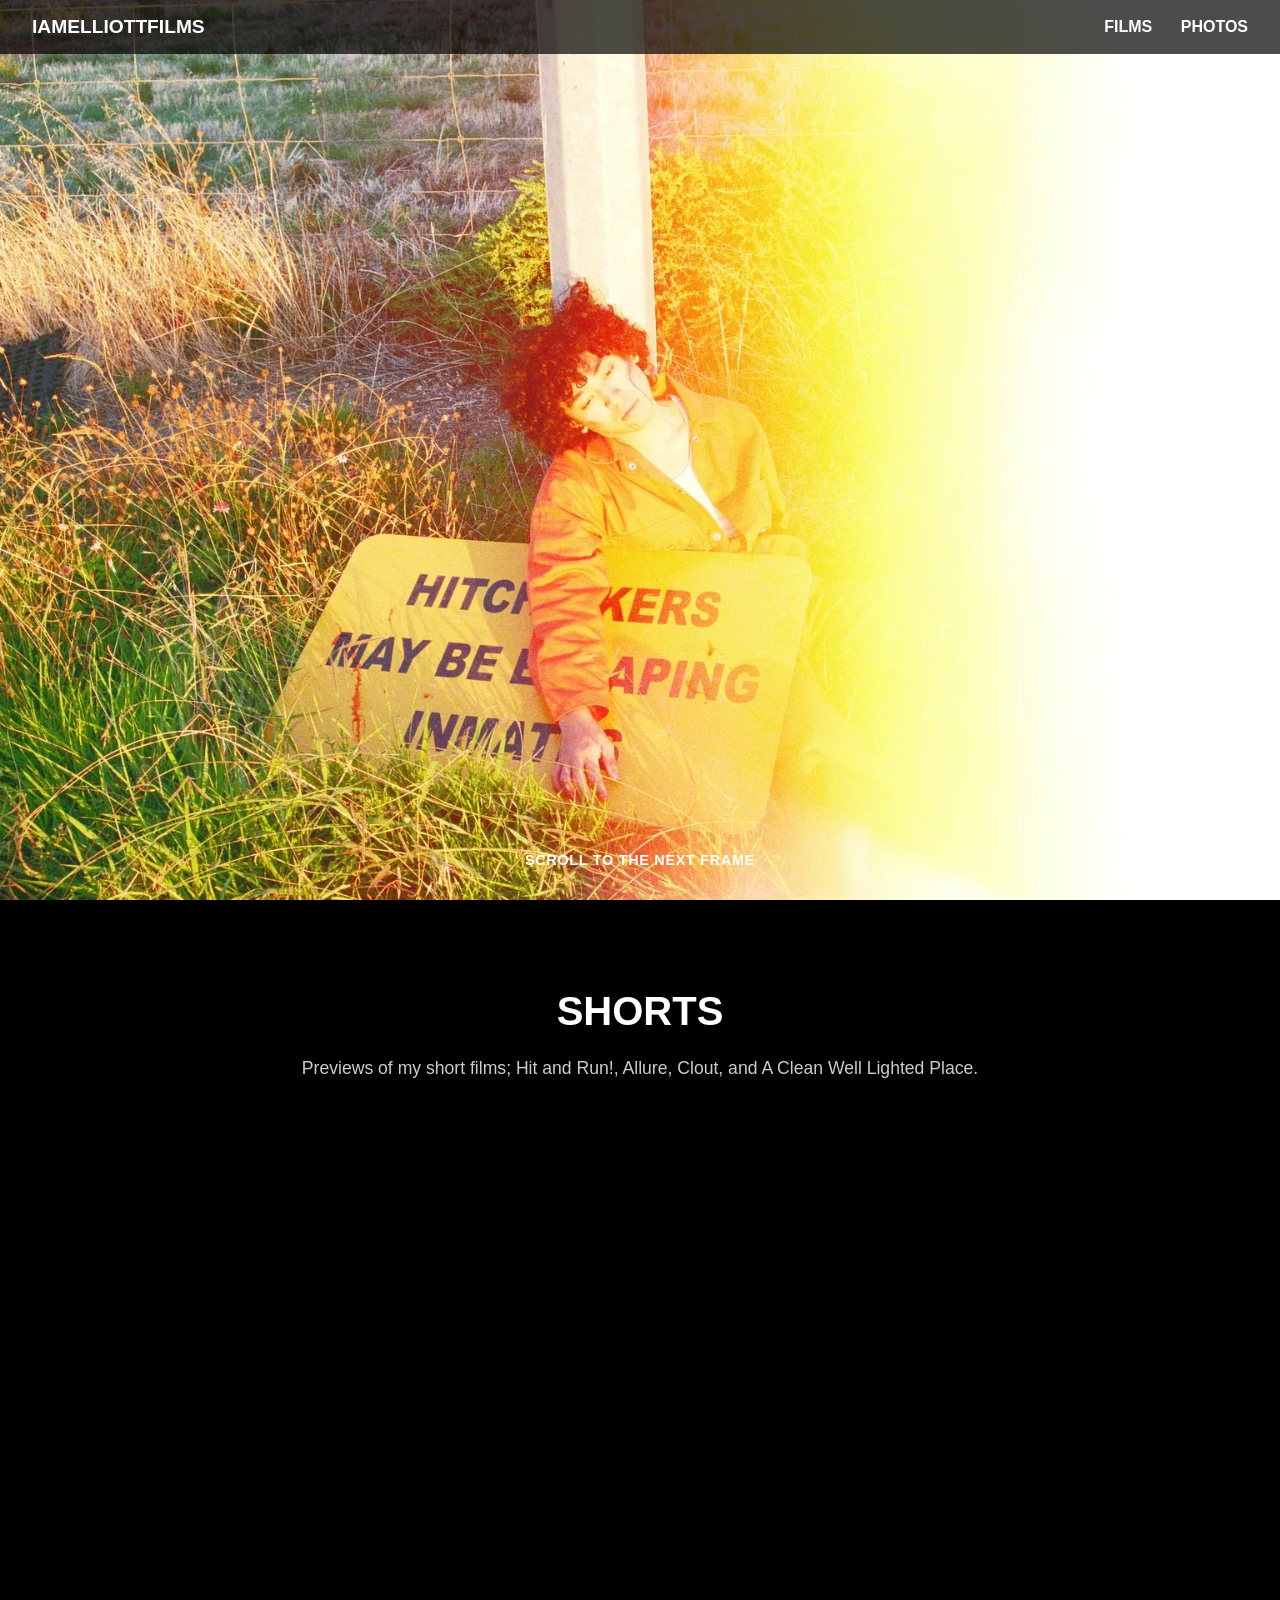
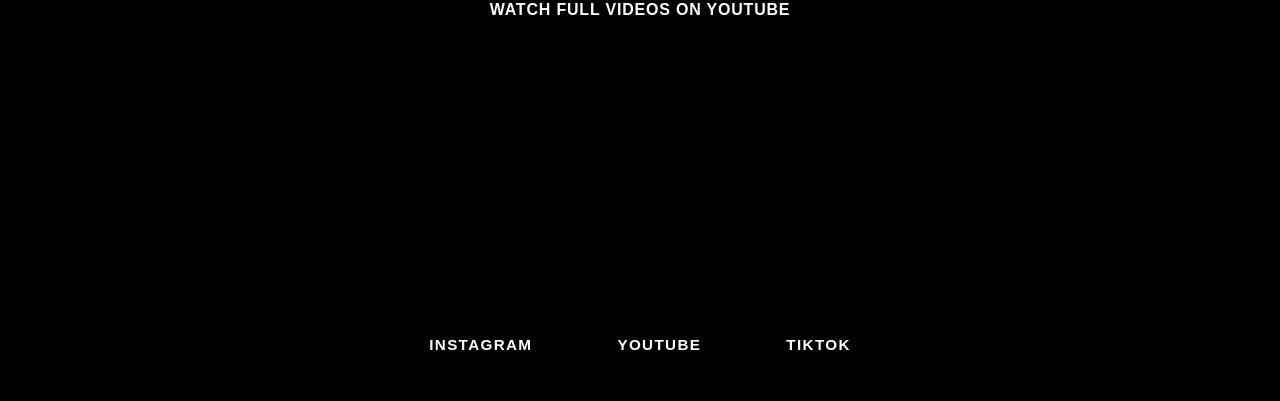
==== films.html @ d3c68f63 "Add files via upload REVERT TO SAVE STATE" ====
<!DOCTYPE html>
<html lang="en">
<head>
  <meta charset="UTF-8" />
  <meta name="viewport" content="width=device-width, initial-scale=1.0"/>
  <title>FILMS – IAMELLIOTTFILMS</title>
  <link rel="stylesheet" href="shared.css" />
</head>
<body>
  <div class="scroll-hint">Scroll to the next frame</div>

  <video id="background-video" autoplay muted loop playsinline preload="auto" poster="fallback.jpg">
    <source src="SITE_BACKGROUND.mp4" type="video/mp4" />
  </video>


  <header>
    <h1><a href="index.html">IAMELLIOTTFILMS</a></h1>
    <nav class="nav-links">
      <a href="films.html">FILMS</a>
      <a href="iam_issue.html">PHOTOS</a>
    </nav>
  </header>

  <div style="height: 100vh;"></div>

  <section class="section">
    <h2 class="title">SHORTS</h2>
    <p class="description">Previews of my short films; Hit and Run!, Allure, Clout, and A Clean Well Lighted Place.</p>
    <div class="carousel-container">
      <div class="carousel-track">
        <div class="carousel-item"><video src="reel1.mp4" autoplay muted loop playsinline></video></div>
        <div class="carousel-item"><video src="reel2.mp4" autoplay muted loop playsinline></video></div>
        <div class="carousel-item"><video src="reel3.mp4" autoplay muted loop playsinline></video></div>
        <div class="carousel-item"><video src="reel4.mp4" autoplay muted loop playsinline></video></div>
      </div>
    </div>
    <div class="social-links">
      <a href="https://youtube.com/@iamelliottfilms" target="_blank">WATCH FULL VIDEOS ON YOUTUBE</a>
    </div>
  </section>

  

  <div class="global-social">
    <a href="https://instagram.com/iamelliottfilms" target="_blank">INSTAGRAM</a>
    <a href="https://youtube.com/@iamelliottfilms" target="_blank">YOUTUBE</a>
    <a href="https://tiktok.com/@iamelliottfilms" target="_blank">TIKTOK</a>
  </div>


  <script>
  document.addEventListener('DOMContentLoaded', function () {
    // Scroll hint toggling
    function handleScroll() {
      document.body.classList.toggle('scrolled', window.scrollY > 10);
    }
    window.addEventListener('scroll', handleScroll);
    handleScroll();

    // Directional fade for sections
    const sections = document.querySelectorAll('section, .hire-me, .global-social');
    const observer = new IntersectionObserver((entries) => {
      entries.forEach(entry => {
        if (entry.isIntersecting) {
          entry.target.classList.add('visible');
        }
      });
    }, { threshold: 0.3 });

    sections.forEach(sec => observer.observe(sec));
  });
  </script>

</body>
</html>
---- shared.css ----
/* ---------- BASE ---------- */
html, body {
  margin: 0;
  padding: 0;
  font-family: "Helvetica Neue", sans-serif;
  background: black;
  color: white;
  overflow-x: hidden;
  scroll-behavior: smooth;
}

/* ---------- BACKGROUND VIDEO + GRAIN ---------- */
#background-video {
  position: fixed;
  top: 0;
  left: 0;
  width: 100vw;
  height: 100vh;
  object-fit: cover;
  z-index: 0; /* video visible */
}

/* ---------- HEADER ---------- */
header {
  position: fixed;
  top: 0;
  left: 0;
  right: 0;
  display: flex;
  justify-content: space-between;
  align-items: center;
  padding: 1rem 2rem;
  background: rgba(0, 0, 0, 0.7);
  z-index: 100;
}

header h1 {
  margin: 0;
  font-size: 1.2rem;
  text-transform: uppercase;
}

header h1 a, .nav-links a {
  color: white;
  text-decoration: none;
  font-weight: bold;
  text-transform: uppercase;
}

.nav-links a {
  margin-left: 1.5rem;
}

/* ---------- SECTIONS ---------- */
.section {
  padding: 6rem 2rem 3rem;
  text-align: center;
}

/* first section spacing fix */
.section:first-of-type {
  padding-top: 3.5rem;
}

.title {
  font-size: 2.5rem;
  font-weight: bold;
  margin-bottom: 1.5rem;
  text-transform: uppercase;
}

.description {
  max-width: 700px;
  margin: 0 auto;
  font-size: 1.1rem;
  color: #ccc;
}

/* breathing room before ALL carousels */
.section .description {
  margin-bottom: 2.5rem;
}

.section .carousel-container {
  margin-top: 0.5rem;
}

/* ---------- CONTACT FORM SECTION ---------- */
.hire-me {
  text-align: center;
  padding: 2.5rem 1.5rem 6rem;
  display: flex;
  justify-content: center;
  align-items: center;
}

.hire-me-card {
  background: none !important;    /* remove black box */
  padding: 0 !important;
  box-shadow: none !important;
  backdrop-filter: none !important;
  max-width: 620px;
  width: 100%;
  margin: 0 auto;
}

.hire-me-card h2 {
  margin-top: 0;
  margin-bottom: 0.75rem;
  font-size: 1.6rem;
  letter-spacing: 0.12em;
}

.hire-me-card p {
  margin-top: 0;
  margin-bottom: 1.4rem;
  font-size: 1rem;
  color: #ddd;
}

/* ---------- FORM ---------- */
form {
  display: flex;
  flex-direction: column;
  gap: 1rem;
  max-width: 600px;
  margin: auto;
}

/* SAME TRANSPARENCY FOR ALL FIELDS */
input,
textarea,
button {
  padding: 0.8rem;
  border-radius: 6px;
  font-size: 1rem;
  border: none;
  background: rgba(255, 255, 255, 0.55) !important;
  color: black !important;
}

input::placeholder,
textarea::placeholder {
  color: rgba(0, 0, 0, 0.6);
}

button {
  font-weight: bold;
  cursor: pointer;
}

/* ---------- CAROUSELS (FULL EDGE-TO-EDGE) ---------- */
.carousel-container {
  width: 100vw;
  margin-left: 50%;
  transform: translateX(-50%);
  padding: 0;
  overflow-x: auto;
  overflow-y: hidden;
  scroll-snap-type: x mandatory;
  -webkit-overflow-scrolling: touch;
}

.carousel-track {
  width: 100vw;
  display: flex;
  gap: 1rem;
  padding: 0;
  margin: 0;
}

.carousel-item {
  flex: 0 0 auto;
  scroll-snap-align: center;
  height: 50vh;
}

.carousel-item img,
.carousel-item video {
  height: 100%;
  width: auto;
  max-width: 100%;
  border-radius: 0;
  display: block;
  object-fit: contain;
}

/* ---------- SCROLL HINT ---------- */
.scroll-hint {
  position: absolute;
  bottom: 2rem;
  left: 50%;
  transform: translateX(-50%);
  font-size: 0.9rem;
  font-weight: bold;
  text-transform: uppercase;
  letter-spacing: 0.05em;
  color: white;
  opacity: 1;
  transition: opacity 0.5s ease;
  z-index: 150;
  width: 100%;
  text-align: center;
}

.scrolled .scroll-hint {
  opacity: 0;
  pointer-events: none;
}

.nav-links { white-space: nowrap; }
.nav-links a { flex-shrink: 0; }

/* ---------- SCROLL SNAP ---------- */
html, body {
  scroll-snap-type: y proximity;
  scroll-padding-top: 6vh;
}

body {
  scroll-snap-stop: always;
}

.section, .hire-me {
  scroll-snap-align: start;
  min-height: 100vh;
}

/* ---------- FADE-IN ANIMATION ---------- */
section, .hire-me {
  opacity: 0;
  transform: translateY(25px);
  transition: opacity 1.1s ease-out, transform 1.1s ease-out;
}

section.visible, .hire-me.visible {
  opacity: 1;
  transform: translateY(0);
}

/* ---------- FOOTER SOCIAL ---------- */
.global-social {
  opacity: 0;
  transform: translateY(20px);
  transition: opacity 1s ease-out, transform 1s ease-out;
  text-align: center;
  margin: 2rem 0 3rem;
  font-size: 0.85rem;
  font-weight: 800;
  letter-spacing: 0.1em;
  text-transform: uppercase;
}

.global-social a {
  color: white;
  text-decoration: none;
  font-weight: 900;
  margin: 0 1.2rem;
}

.global-social.visible {
  opacity: 1;
  transform: translateY(0);
}

/* desktop footer spacing */
@media (min-width: 900px) {
  .global-social a {
    margin: 0 2.5rem;
    font-size: 0.95rem;
  }
}

/* small phone fixes */
@media (max-width: 400px) {
  header {
    padding: 0.5rem 0.6rem;
  }
  header h1 a {
    font-size: 0.95rem;
  }
  .nav-links {
    gap: 0.6rem;
  }
 .nav-links a {
    font-size: 0.95rem;
  }
}

/* Inline links in section (YouTube + Buy Zine) */
.section a {
  color: white !important;
  text-decoration: none !important;
  font-weight: 800;
  text-transform: uppercase;
  display: block;
  margin-top: 2rem !important;
  margin-bottom: 1rem !important;
  text-align: center !important;
  letter-spacing: 0.05em;
}

/* Final ABOUT section spacing + FIX min-height issue */
.index-about {
  padding-top: 2rem !important;      /* tighten space ABOVE */
  padding-bottom: 0rem !important;   /* tighten space BELOW */
  min-height: auto !important;       /* remove forced 100vh */
}
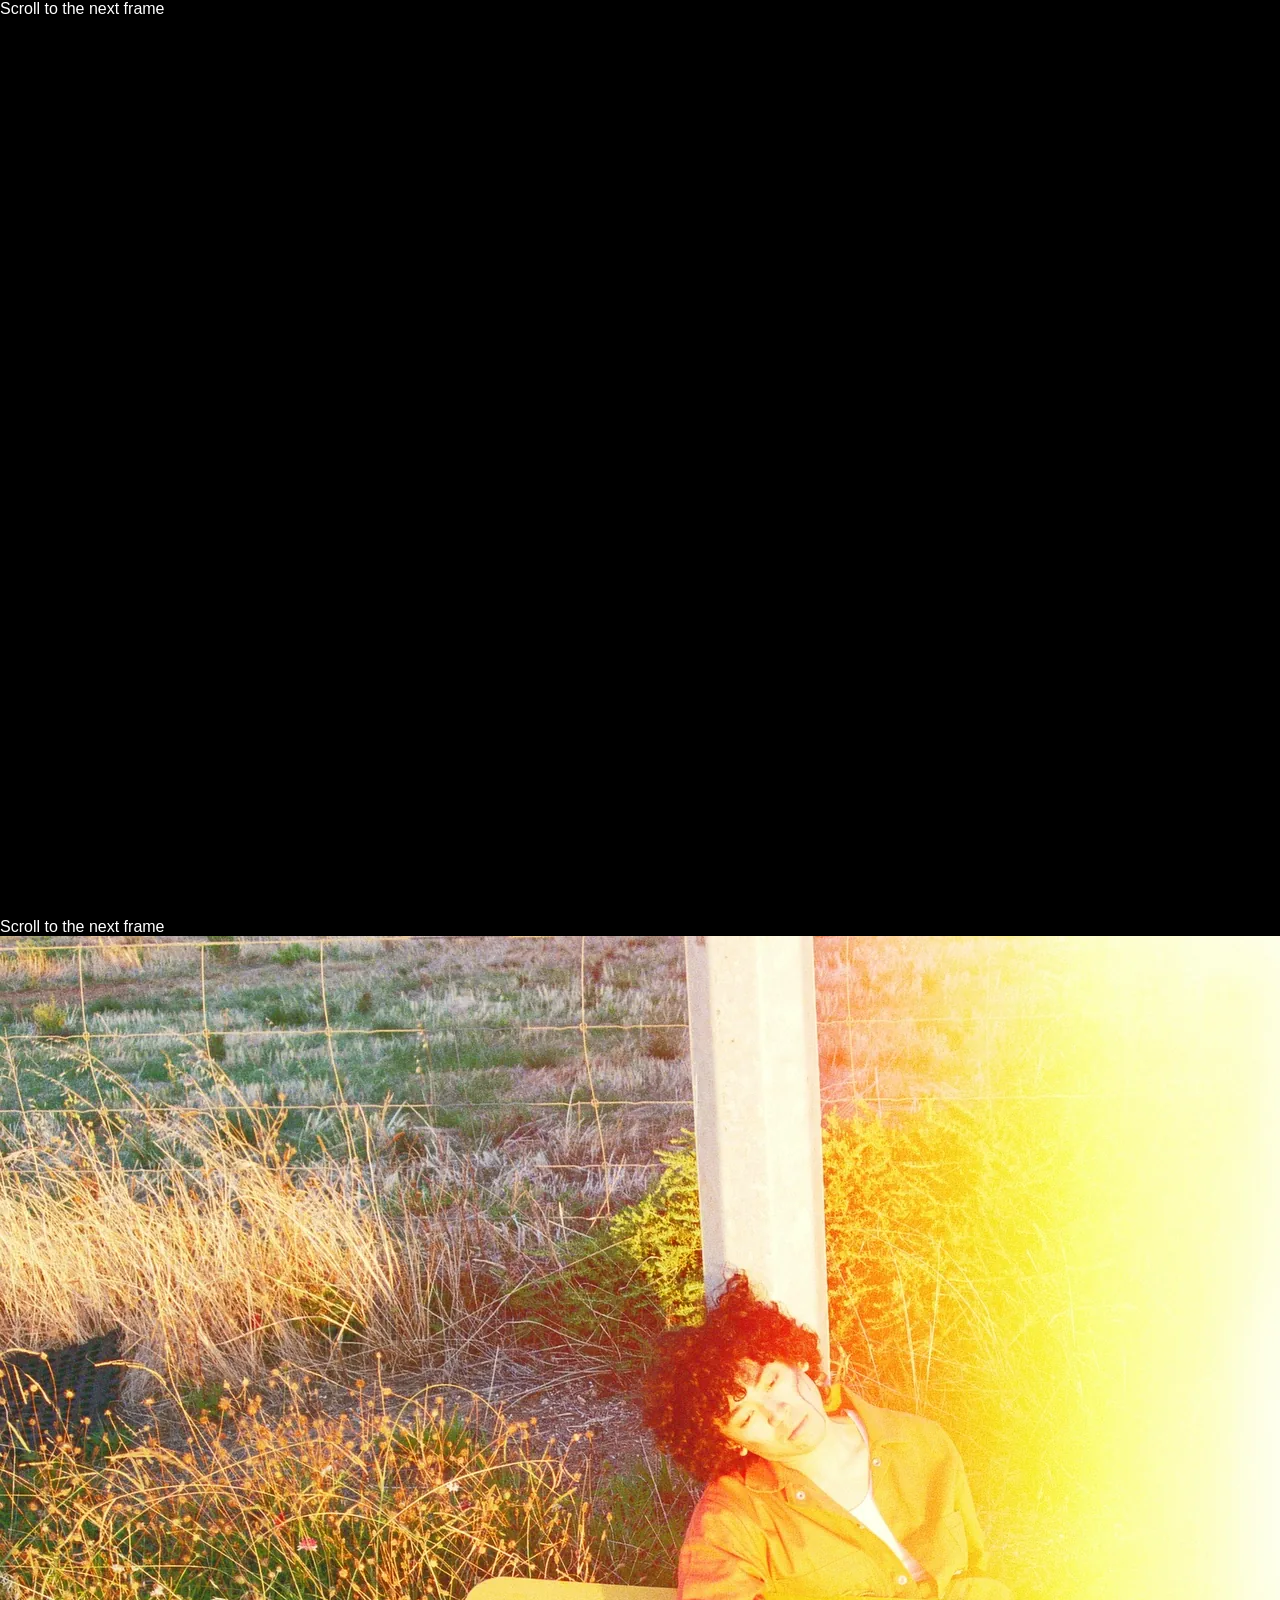
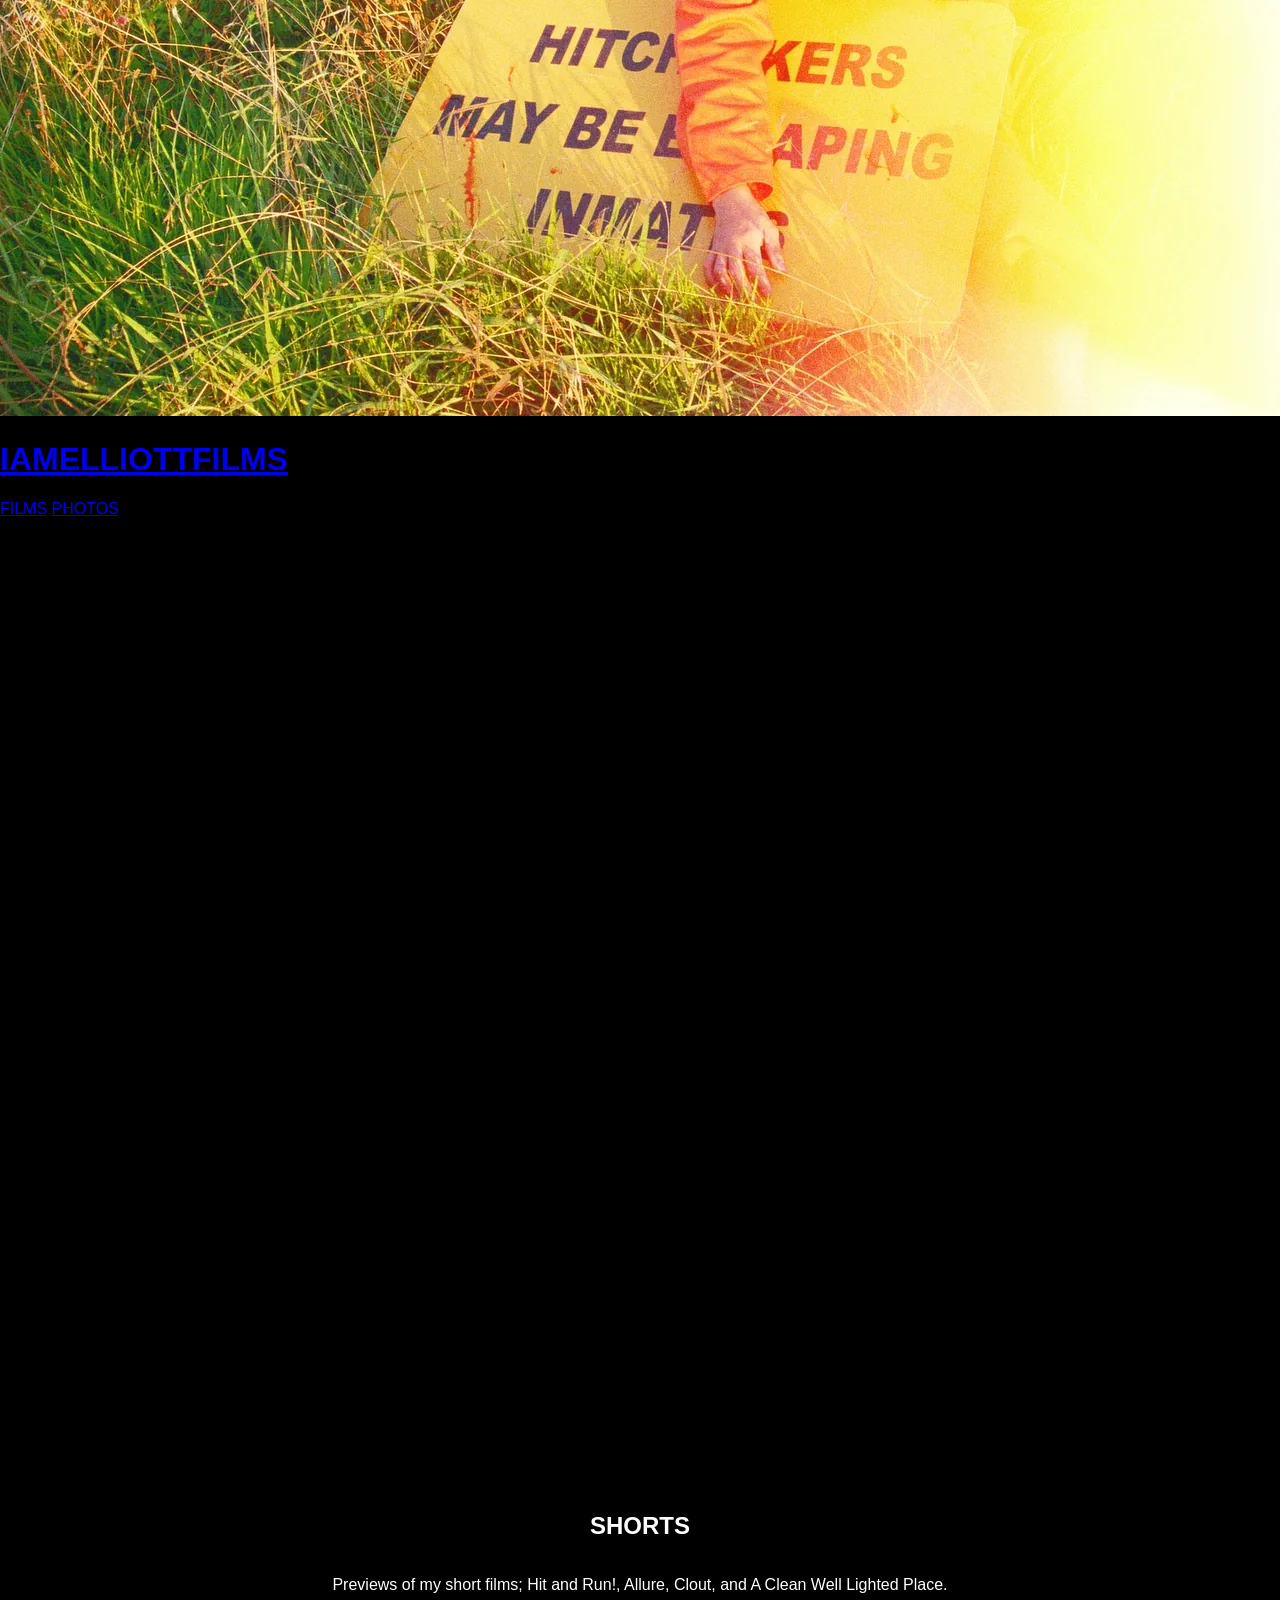
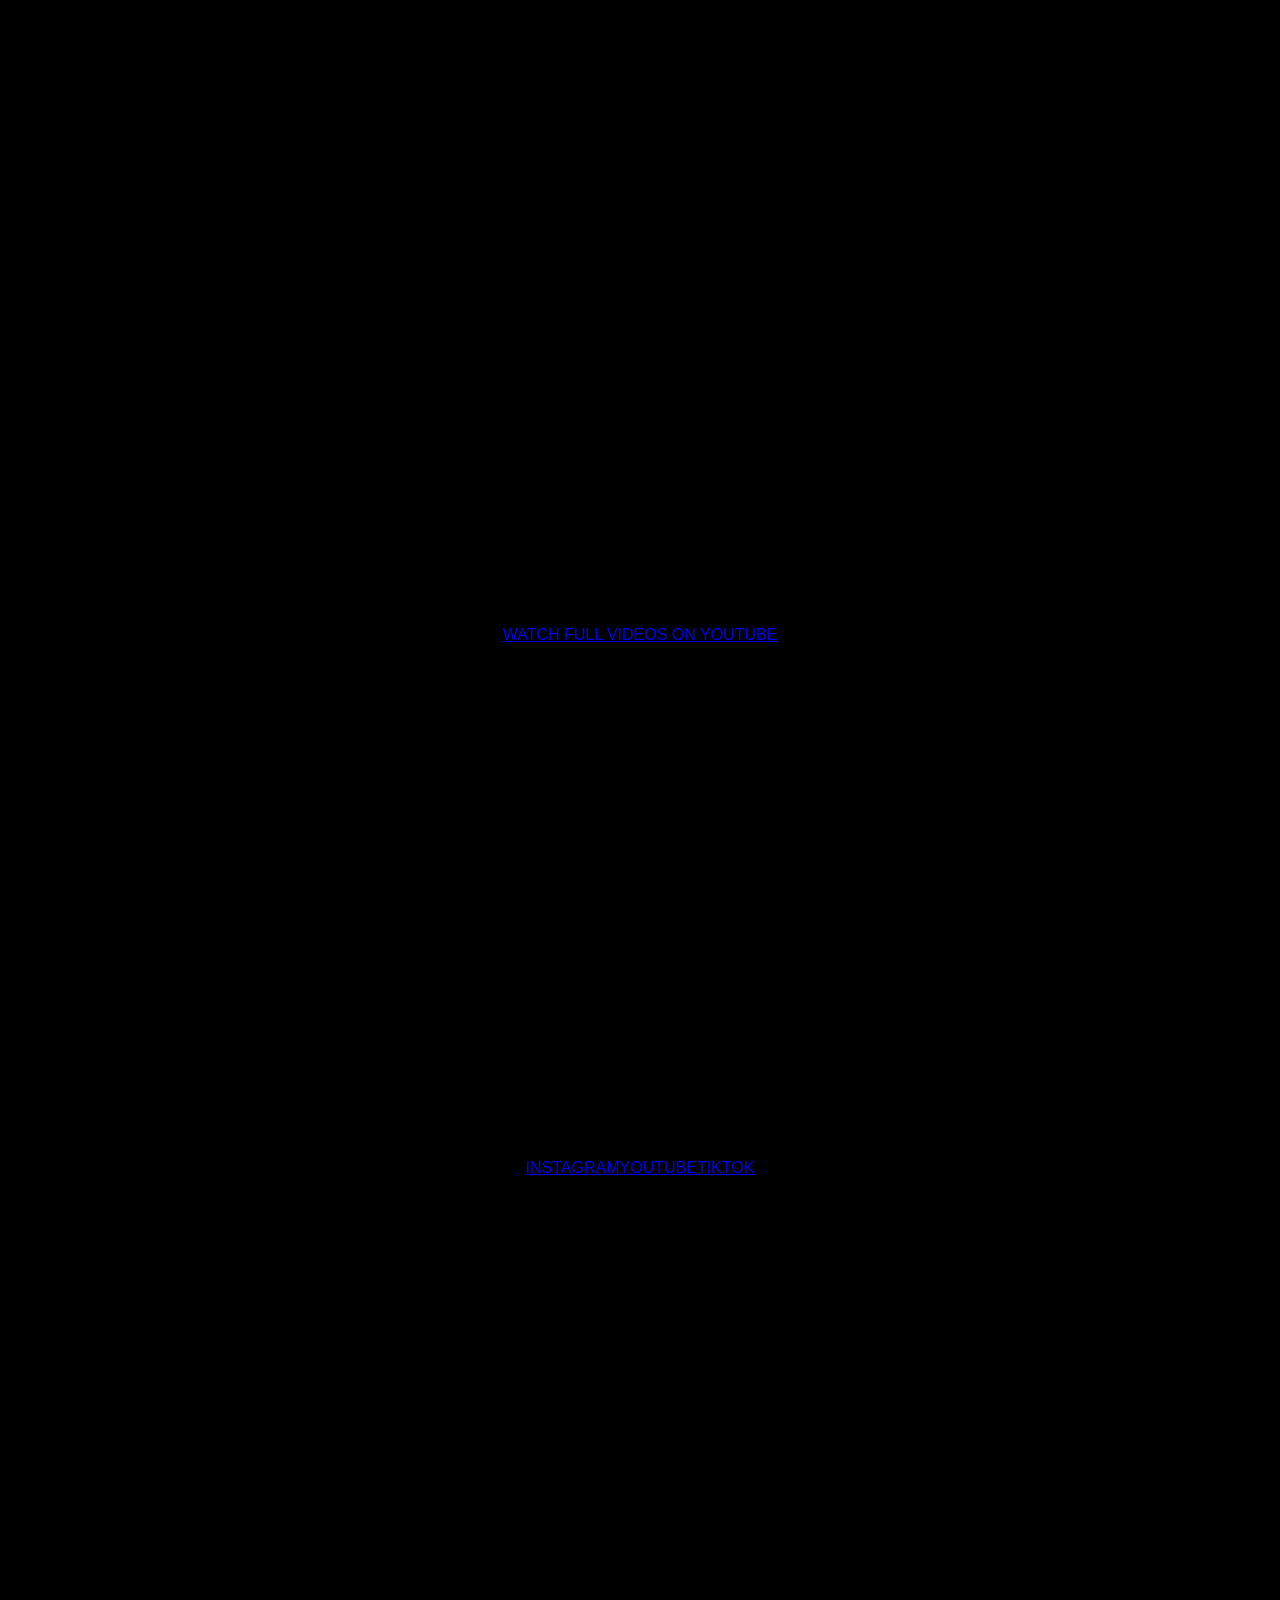
==== commit a6750938: "Add files via upload TEST NEW SCROLL MAGNETIC FIX" ====
--- a/films.html
+++ b/films.html
@@ -1,3 +1,30 @@
+<!DOCTYPE html>
+<html lang="en">
+<head>
+<meta charset="UTF-8"/>
+<meta name="viewport" content="width=device-width, initial-scale=1.0"/>
+<title>FILMS – IAMELLIOTTFILMS</title>
+<link rel="stylesheet" href="shared.css"/>
+</head>
+<body>
+
+<div class="scroll-hint">Scroll to the next frame</div>
+
+<script>
+// premium scroll inertia
+let isScrolling;
+window.addEventListener('wheel', (e) => {
+  clearTimeout(isScrolling);
+  const weighted = e.deltaY * 0.65;
+  window.scrollBy({ top: weighted, behavior: 'smooth' });
+  e.preventDefault();
+}, { passive:false });
+</script>
+
+<!-- Intro spacer -->
+<div class="intro-spacer"></div>
+
+<!-- Original content below -->
 <!DOCTYPE html>
 <html lang="en">
 <head>
@@ -74,3 +101,7 @@
 
 </body>
 </html>
+
+
+</body>
+</html>
--- a/shared.css
+++ b/shared.css
@@ -1,308 +1,5 @@
-/* ---------- BASE ---------- */
-html, body {
-  margin: 0;
-  padding: 0;
-  font-family: "Helvetica Neue", sans-serif;
-  background: black;
-  color: white;
-  overflow-x: hidden;
-  scroll-behavior: smooth;
-}
-
-/* ---------- BACKGROUND VIDEO + GRAIN ---------- */
-#background-video {
-  position: fixed;
-  top: 0;
-  left: 0;
-  width: 100vw;
-  height: 100vh;
-  object-fit: cover;
-  z-index: 0; /* video visible */
-}
-
-/* ---------- HEADER ---------- */
-header {
-  position: fixed;
-  top: 0;
-  left: 0;
-  right: 0;
-  display: flex;
-  justify-content: space-between;
-  align-items: center;
-  padding: 1rem 2rem;
-  background: rgba(0, 0, 0, 0.7);
-  z-index: 100;
-}
-
-header h1 {
-  margin: 0;
-  font-size: 1.2rem;
-  text-transform: uppercase;
-}
-
-header h1 a, .nav-links a {
-  color: white;
-  text-decoration: none;
-  font-weight: bold;
-  text-transform: uppercase;
-}
-
-.nav-links a {
-  margin-left: 1.5rem;
-}
-
-/* ---------- SECTIONS ---------- */
-.section {
-  padding: 6rem 2rem 3rem;
-  text-align: center;
-}
-
-/* first section spacing fix */
-.section:first-of-type {
-  padding-top: 3.5rem;
-}
-
-.title {
-  font-size: 2.5rem;
-  font-weight: bold;
-  margin-bottom: 1.5rem;
-  text-transform: uppercase;
-}
-
-.description {
-  max-width: 700px;
-  margin: 0 auto;
-  font-size: 1.1rem;
-  color: #ccc;
-}
-
-/* breathing room before ALL carousels */
-.section .description {
-  margin-bottom: 2.5rem;
-}
-
-.section .carousel-container {
-  margin-top: 0.5rem;
-}
-
-/* ---------- CONTACT FORM SECTION ---------- */
-.hire-me {
-  text-align: center;
-  padding: 2.5rem 1.5rem 6rem;
-  display: flex;
-  justify-content: center;
-  align-items: center;
-}
-
-.hire-me-card {
-  background: none !important;    /* remove black box */
-  padding: 0 !important;
-  box-shadow: none !important;
-  backdrop-filter: none !important;
-  max-width: 620px;
-  width: 100%;
-  margin: 0 auto;
-}
-
-.hire-me-card h2 {
-  margin-top: 0;
-  margin-bottom: 0.75rem;
-  font-size: 1.6rem;
-  letter-spacing: 0.12em;
-}
-
-.hire-me-card p {
-  margin-top: 0;
-  margin-bottom: 1.4rem;
-  font-size: 1rem;
-  color: #ddd;
-}
-
-/* ---------- FORM ---------- */
-form {
-  display: flex;
-  flex-direction: column;
-  gap: 1rem;
-  max-width: 600px;
-  margin: auto;
-}
-
-/* SAME TRANSPARENCY FOR ALL FIELDS */
-input,
-textarea,
-button {
-  padding: 0.8rem;
-  border-radius: 6px;
-  font-size: 1rem;
-  border: none;
-  background: rgba(255, 255, 255, 0.55) !important;
-  color: black !important;
-}
-
-input::placeholder,
-textarea::placeholder {
-  color: rgba(0, 0, 0, 0.6);
-}
-
-button {
-  font-weight: bold;
-  cursor: pointer;
-}
-
-/* ---------- CAROUSELS (FULL EDGE-TO-EDGE) ---------- */
-.carousel-container {
-  width: 100vw;
-  margin-left: 50%;
-  transform: translateX(-50%);
-  padding: 0;
-  overflow-x: auto;
-  overflow-y: hidden;
-  scroll-snap-type: x mandatory;
-  -webkit-overflow-scrolling: touch;
-}
-
-.carousel-track {
-  width: 100vw;
-  display: flex;
-  gap: 1rem;
-  padding: 0;
-  margin: 0;
-}
-
-.carousel-item {
-  flex: 0 0 auto;
-  scroll-snap-align: center;
-  height: 50vh;
-}
-
-.carousel-item img,
-.carousel-item video {
-  height: 100%;
-  width: auto;
-  max-width: 100%;
-  border-radius: 0;
-  display: block;
-  object-fit: contain;
-}
-
-/* ---------- SCROLL HINT ---------- */
-.scroll-hint {
-  position: absolute;
-  bottom: 2rem;
-  left: 50%;
-  transform: translateX(-50%);
-  font-size: 0.9rem;
-  font-weight: bold;
-  text-transform: uppercase;
-  letter-spacing: 0.05em;
-  color: white;
-  opacity: 1;
-  transition: opacity 0.5s ease;
-  z-index: 150;
-  width: 100%;
-  text-align: center;
-}
-
-.scrolled .scroll-hint {
-  opacity: 0;
-  pointer-events: none;
-}
-
-.nav-links { white-space: nowrap; }
-.nav-links a { flex-shrink: 0; }
-
-/* ---------- SCROLL SNAP ---------- */
-html, body {
-  scroll-snap-type: y proximity;
-  scroll-padding-top: 6vh;
-}
-
-body {
-  scroll-snap-stop: always;
-}
-
-.section, .hire-me {
-  scroll-snap-align: start;
-  min-height: 100vh;
-}
-
-/* ---------- FADE-IN ANIMATION ---------- */
-section, .hire-me {
-  opacity: 0;
-  transform: translateY(25px);
-  transition: opacity 1.1s ease-out, transform 1.1s ease-out;
-}
-
-section.visible, .hire-me.visible {
-  opacity: 1;
-  transform: translateY(0);
-}
-
-/* ---------- FOOTER SOCIAL ---------- */
-.global-social {
-  opacity: 0;
-  transform: translateY(20px);
-  transition: opacity 1s ease-out, transform 1s ease-out;
-  text-align: center;
-  margin: 2rem 0 3rem;
-  font-size: 0.85rem;
-  font-weight: 800;
-  letter-spacing: 0.1em;
-  text-transform: uppercase;
-}
-
-.global-social a {
-  color: white;
-  text-decoration: none;
-  font-weight: 900;
-  margin: 0 1.2rem;
-}
-
-.global-social.visible {
-  opacity: 1;
-  transform: translateY(0);
-}
-
-/* desktop footer spacing */
-@media (min-width: 900px) {
-  .global-social a {
-    margin: 0 2.5rem;
-    font-size: 0.95rem;
-  }
-}
-
-/* small phone fixes */
-@media (max-width: 400px) {
-  header {
-    padding: 0.5rem 0.6rem;
-  }
-  header h1 a {
-    font-size: 0.95rem;
-  }
-  .nav-links {
-    gap: 0.6rem;
-  }
- .nav-links a {
-    font-size: 0.95rem;
-  }
-}
-
-/* Inline links in section (YouTube + Buy Zine) */
-.section a {
-  color: white !important;
-  text-decoration: none !important;
-  font-weight: 800;
-  text-transform: uppercase;
-  display: block;
-  margin-top: 2rem !important;
-  margin-bottom: 1rem !important;
-  text-align: center !important;
-  letter-spacing: 0.05em;
-}
-
-/* Final ABOUT section spacing + FIX min-height issue */
-.index-about {
-  padding-top: 2rem !important;      /* tighten space ABOVE */
-  padding-bottom: 0rem !important;   /* tighten space BELOW */
-  min-height: auto !important;       /* remove forced 100vh */
-}
+/* premium snap + centering */
+html, body {margin:0; padding:0; scroll-snap-type:y mandatory; scroll-behavior:smooth; overscroll-behavior:none; height:100%; background:black; color:white; font-family:Helvetica;}
+.intro-spacer {height:100vh; scroll-snap-align:start; scroll-snap-stop:always;}
+.section, .hire-me {min-height:100vh; display:flex; flex-direction:column; justify-content:center; align-items:center; scroll-snap-align:start; scroll-snap-stop:always;}
+.global-social {min-height:100vh; display:flex; justify-content:center; align-items:center; scroll-snap-align:start; scroll-snap-stop:always;}
--- a/shared.css
+++ b/shared.css
@@ -1,308 +1,5 @@
-/* ---------- BASE ---------- */
-html, body {
-  margin: 0;
-  padding: 0;
-  font-family: "Helvetica Neue", sans-serif;
-  background: black;
-  color: white;
-  overflow-x: hidden;
-  scroll-behavior: smooth;
-}
-
-/* ---------- BACKGROUND VIDEO + GRAIN ---------- */
-#background-video {
-  position: fixed;
-  top: 0;
-  left: 0;
-  width: 100vw;
-  height: 100vh;
-  object-fit: cover;
-  z-index: 0; /* video visible */
-}
-
-/* ---------- HEADER ---------- */
-header {
-  position: fixed;
-  top: 0;
-  left: 0;
-  right: 0;
-  display: flex;
-  justify-content: space-between;
-  align-items: center;
-  padding: 1rem 2rem;
-  background: rgba(0, 0, 0, 0.7);
-  z-index: 100;
-}
-
-header h1 {
-  margin: 0;
-  font-size: 1.2rem;
-  text-transform: uppercase;
-}
-
-header h1 a, .nav-links a {
-  color: white;
-  text-decoration: none;
-  font-weight: bold;
-  text-transform: uppercase;
-}
-
-.nav-links a {
-  margin-left: 1.5rem;
-}
-
-/* ---------- SECTIONS ---------- */
-.section {
-  padding: 6rem 2rem 3rem;
-  text-align: center;
-}
-
-/* first section spacing fix */
-.section:first-of-type {
-  padding-top: 3.5rem;
-}
-
-.title {
-  font-size: 2.5rem;
-  font-weight: bold;
-  margin-bottom: 1.5rem;
-  text-transform: uppercase;
-}
-
-.description {
-  max-width: 700px;
-  margin: 0 auto;
-  font-size: 1.1rem;
-  color: #ccc;
-}
-
-/* breathing room before ALL carousels */
-.section .description {
-  margin-bottom: 2.5rem;
-}
-
-.section .carousel-container {
-  margin-top: 0.5rem;
-}
-
-/* ---------- CONTACT FORM SECTION ---------- */
-.hire-me {
-  text-align: center;
-  padding: 2.5rem 1.5rem 6rem;
-  display: flex;
-  justify-content: center;
-  align-items: center;
-}
-
-.hire-me-card {
-  background: none !important;    /* remove black box */
-  padding: 0 !important;
-  box-shadow: none !important;
-  backdrop-filter: none !important;
-  max-width: 620px;
-  width: 100%;
-  margin: 0 auto;
-}
-
-.hire-me-card h2 {
-  margin-top: 0;
-  margin-bottom: 0.75rem;
-  font-size: 1.6rem;
-  letter-spacing: 0.12em;
-}
-
-.hire-me-card p {
-  margin-top: 0;
-  margin-bottom: 1.4rem;
-  font-size: 1rem;
-  color: #ddd;
-}
-
-/* ---------- FORM ---------- */
-form {
-  display: flex;
-  flex-direction: column;
-  gap: 1rem;
-  max-width: 600px;
-  margin: auto;
-}
-
-/* SAME TRANSPARENCY FOR ALL FIELDS */
-input,
-textarea,
-button {
-  padding: 0.8rem;
-  border-radius: 6px;
-  font-size: 1rem;
-  border: none;
-  background: rgba(255, 255, 255, 0.55) !important;
-  color: black !important;
-}
-
-input::placeholder,
-textarea::placeholder {
-  color: rgba(0, 0, 0, 0.6);
-}
-
-button {
-  font-weight: bold;
-  cursor: pointer;
-}
-
-/* ---------- CAROUSELS (FULL EDGE-TO-EDGE) ---------- */
-.carousel-container {
-  width: 100vw;
-  margin-left: 50%;
-  transform: translateX(-50%);
-  padding: 0;
-  overflow-x: auto;
-  overflow-y: hidden;
-  scroll-snap-type: x mandatory;
-  -webkit-overflow-scrolling: touch;
-}
-
-.carousel-track {
-  width: 100vw;
-  display: flex;
-  gap: 1rem;
-  padding: 0;
-  margin: 0;
-}
-
-.carousel-item {
-  flex: 0 0 auto;
-  scroll-snap-align: center;
-  height: 50vh;
-}
-
-.carousel-item img,
-.carousel-item video {
-  height: 100%;
-  width: auto;
-  max-width: 100%;
-  border-radius: 0;
-  display: block;
-  object-fit: contain;
-}
-
-/* ---------- SCROLL HINT ---------- */
-.scroll-hint {
-  position: absolute;
-  bottom: 2rem;
-  left: 50%;
-  transform: translateX(-50%);
-  font-size: 0.9rem;
-  font-weight: bold;
-  text-transform: uppercase;
-  letter-spacing: 0.05em;
-  color: white;
-  opacity: 1;
-  transition: opacity 0.5s ease;
-  z-index: 150;
-  width: 100%;
-  text-align: center;
-}
-
-.scrolled .scroll-hint {
-  opacity: 0;
-  pointer-events: none;
-}
-
-.nav-links { white-space: nowrap; }
-.nav-links a { flex-shrink: 0; }
-
-/* ---------- SCROLL SNAP ---------- */
-html, body {
-  scroll-snap-type: y proximity;
-  scroll-padding-top: 6vh;
-}
-
-body {
-  scroll-snap-stop: always;
-}
-
-.section, .hire-me {
-  scroll-snap-align: start;
-  min-height: 100vh;
-}
-
-/* ---------- FADE-IN ANIMATION ---------- */
-section, .hire-me {
-  opacity: 0;
-  transform: translateY(25px);
-  transition: opacity 1.1s ease-out, transform 1.1s ease-out;
-}
-
-section.visible, .hire-me.visible {
-  opacity: 1;
-  transform: translateY(0);
-}
-
-/* ---------- FOOTER SOCIAL ---------- */
-.global-social {
-  opacity: 0;
-  transform: translateY(20px);
-  transition: opacity 1s ease-out, transform 1s ease-out;
-  text-align: center;
-  margin: 2rem 0 3rem;
-  font-size: 0.85rem;
-  font-weight: 800;
-  letter-spacing: 0.1em;
-  text-transform: uppercase;
-}
-
-.global-social a {
-  color: white;
-  text-decoration: none;
-  font-weight: 900;
-  margin: 0 1.2rem;
-}
-
-.global-social.visible {
-  opacity: 1;
-  transform: translateY(0);
-}
-
-/* desktop footer spacing */
-@media (min-width: 900px) {
-  .global-social a {
-    margin: 0 2.5rem;
-    font-size: 0.95rem;
-  }
-}
-
-/* small phone fixes */
-@media (max-width: 400px) {
-  header {
-    padding: 0.5rem 0.6rem;
-  }
-  header h1 a {
-    font-size: 0.95rem;
-  }
-  .nav-links {
-    gap: 0.6rem;
-  }
- .nav-links a {
-    font-size: 0.95rem;
-  }
-}
-
-/* Inline links in section (YouTube + Buy Zine) */
-.section a {
-  color: white !important;
-  text-decoration: none !important;
-  font-weight: 800;
-  text-transform: uppercase;
-  display: block;
-  margin-top: 2rem !important;
-  margin-bottom: 1rem !important;
-  text-align: center !important;
-  letter-spacing: 0.05em;
-}
-
-/* Final ABOUT section spacing + FIX min-height issue */
-.index-about {
-  padding-top: 2rem !important;      /* tighten space ABOVE */
-  padding-bottom: 0rem !important;   /* tighten space BELOW */
-  min-height: auto !important;       /* remove forced 100vh */
-}
+/* premium snap + centering */
+html, body {margin:0; padding:0; scroll-snap-type:y mandatory; scroll-behavior:smooth; overscroll-behavior:none; height:100%; background:black; color:white; font-family:Helvetica;}
+.intro-spacer {height:100vh; scroll-snap-align:start; scroll-snap-stop:always;}
+.section, .hire-me {min-height:100vh; display:flex; flex-direction:column; justify-content:center; align-items:center; scroll-snap-align:start; scroll-snap-stop:always;}
+.global-social {min-height:100vh; display:flex; justify-content:center; align-items:center; scroll-snap-align:start; scroll-snap-stop:always;}
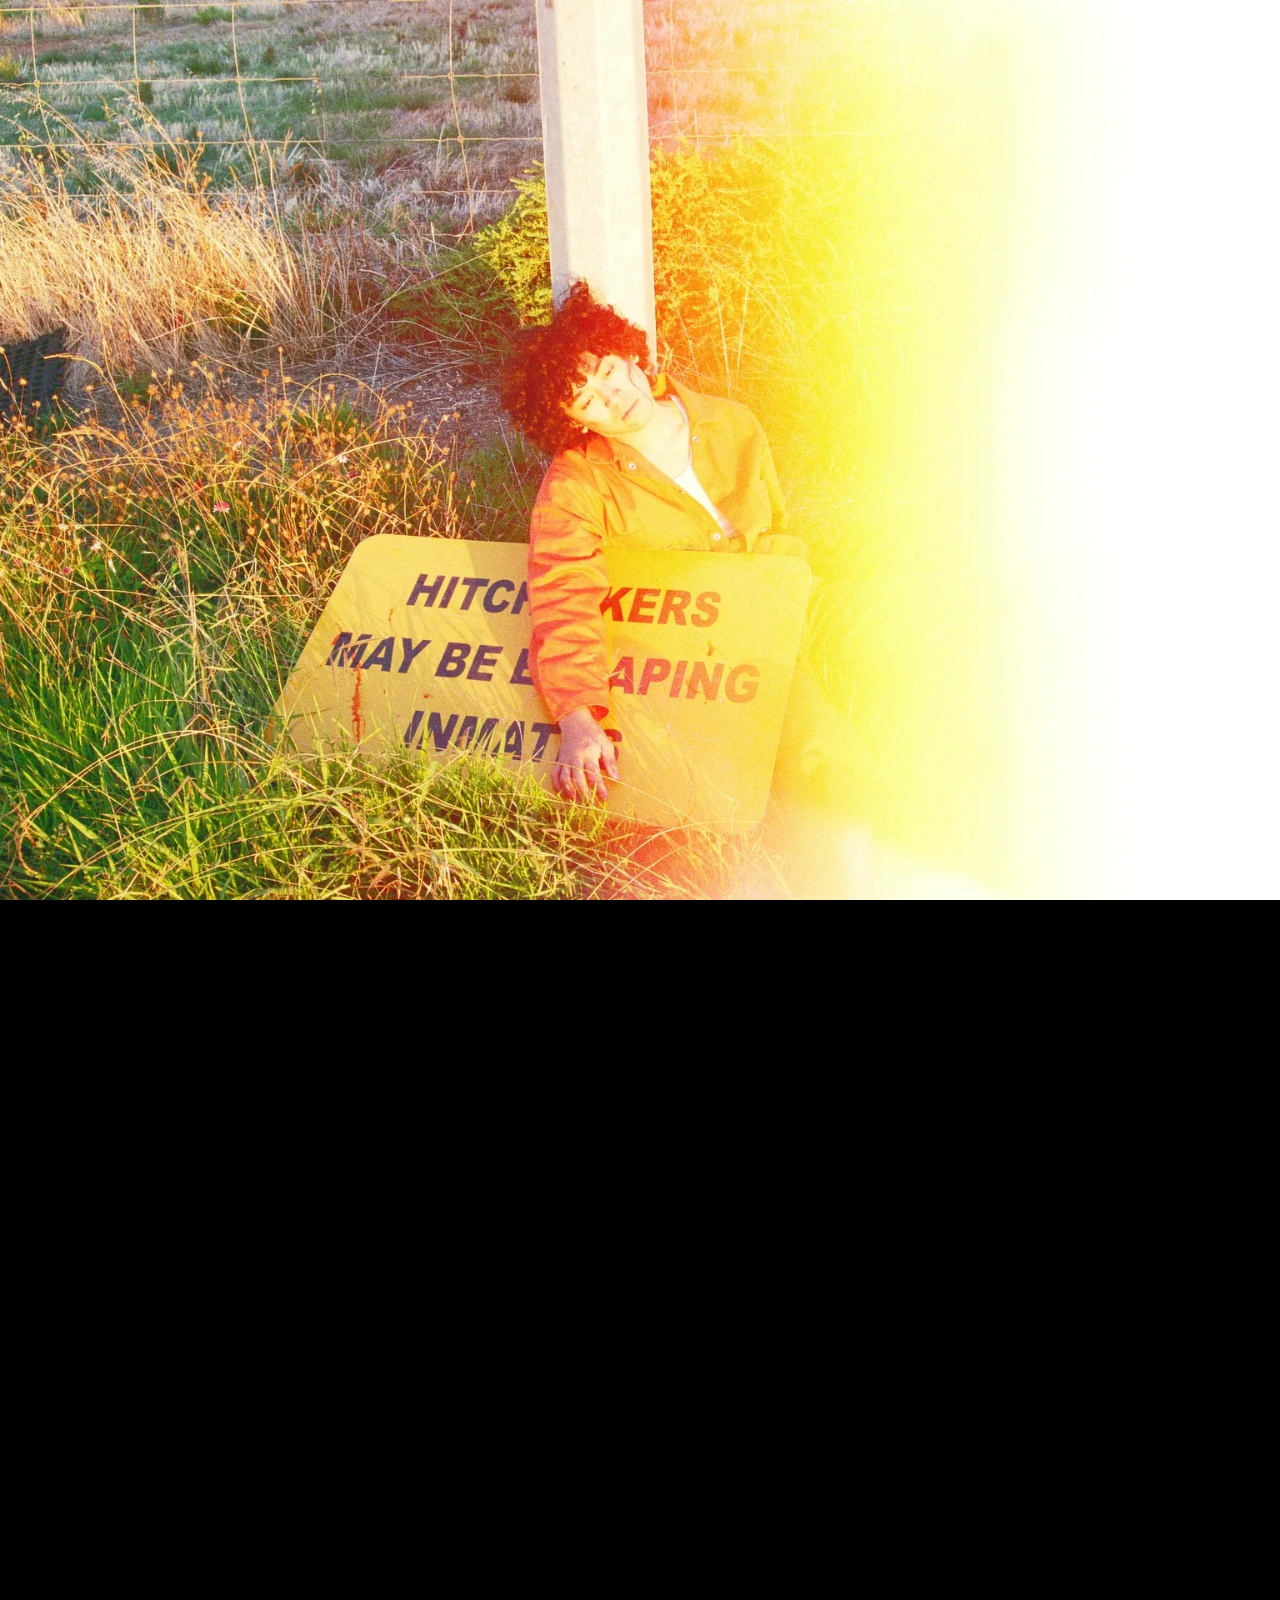
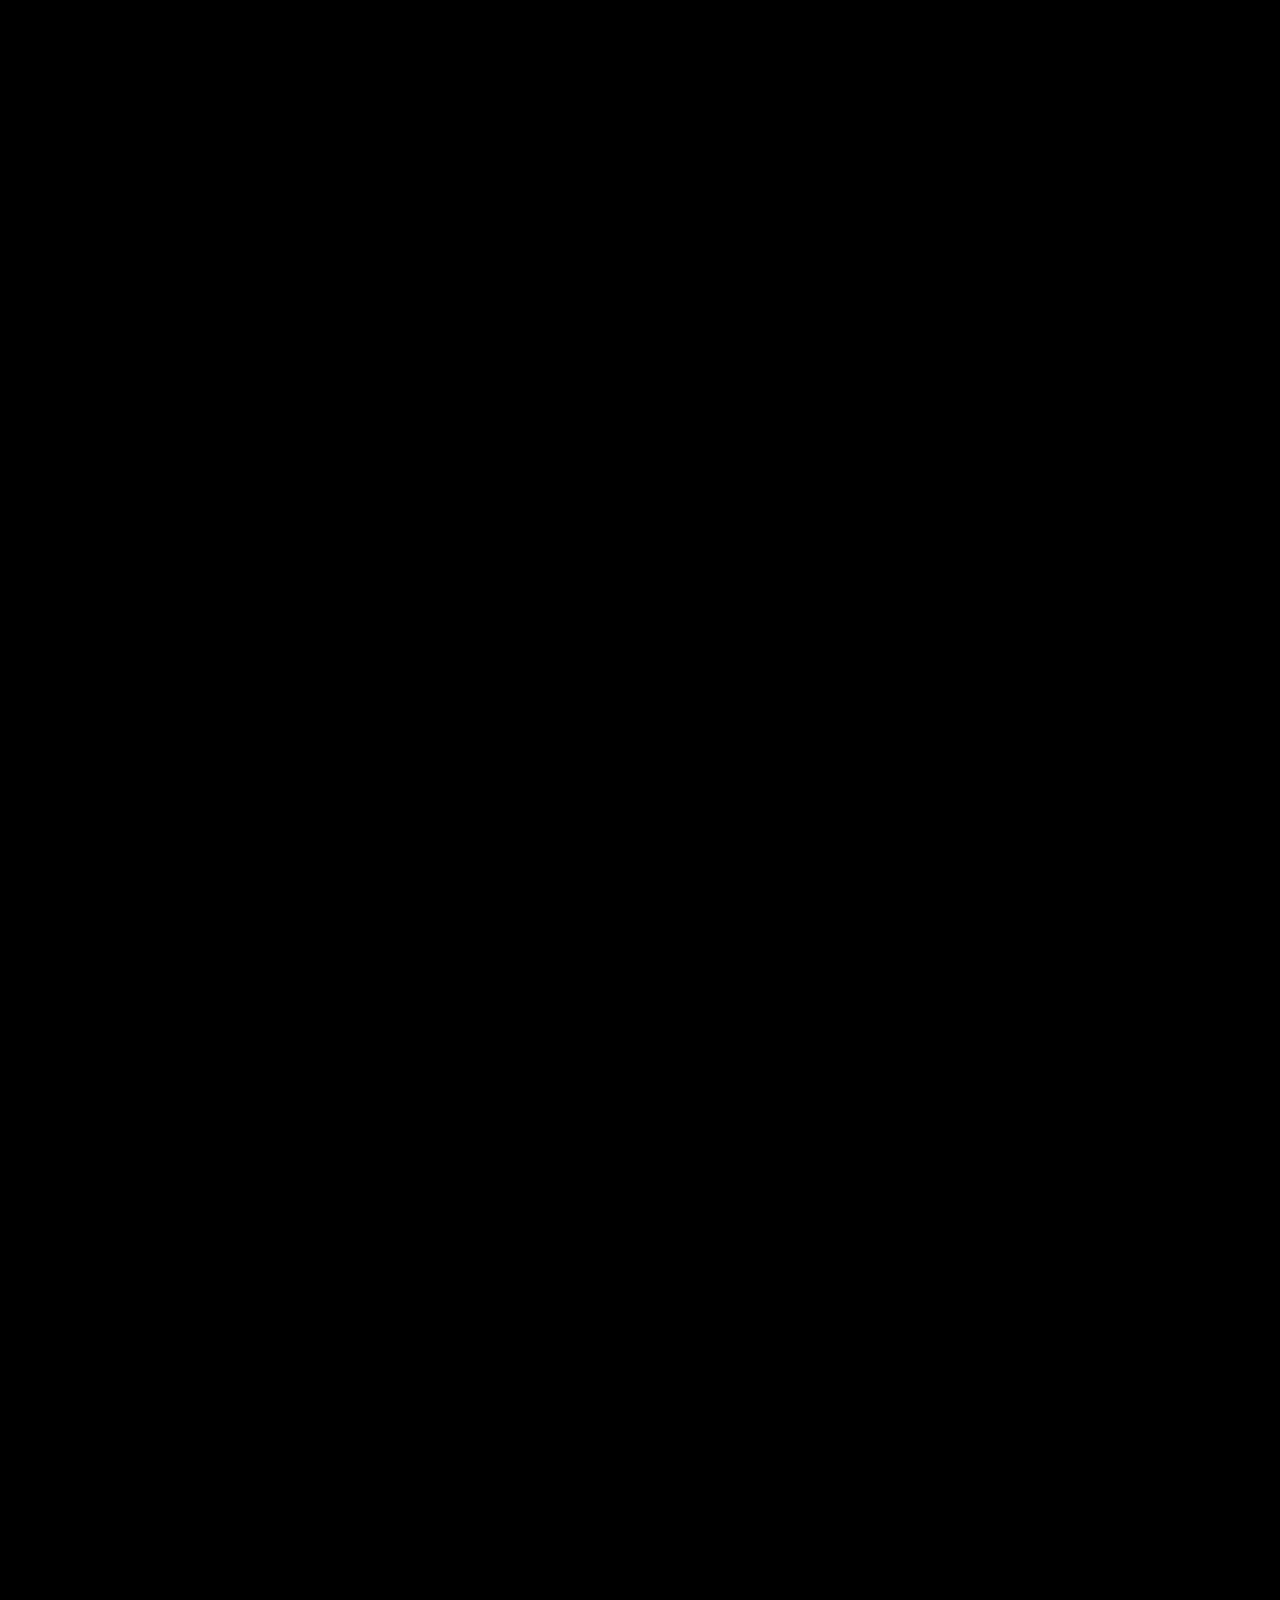
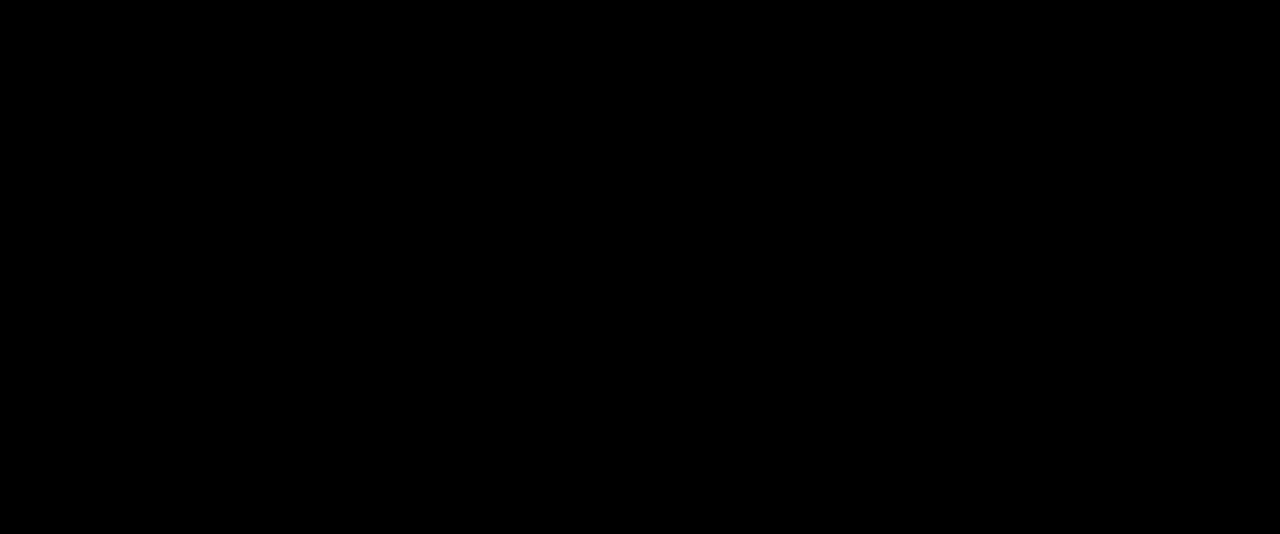
==== commit d360e30b: "Add files via upload TEST FIX SCROLL WEIGHT TO NONE" ====
--- a/films.html
+++ b/films.html
@@ -10,21 +10,9 @@
 
 <div class="scroll-hint">Scroll to the next frame</div>
 
-<script>
-// premium scroll inertia
-let isScrolling;
-window.addEventListener('wheel', (e) => {
-  clearTimeout(isScrolling);
-  const weighted = e.deltaY * 0.65;
-  window.scrollBy({ top: weighted, behavior: 'smooth' });
-  e.preventDefault();
-}, { passive:false });
-</script>
-
-<!-- Intro spacer -->
+<!-- Intro spacer snaps cleanly -->
 <div class="intro-spacer"></div>
 
-<!-- Original content below -->
 <!DOCTYPE html>
 <html lang="en">
 <head>
--- a/shared.css
+++ b/shared.css
@@ -1,5 +1,54 @@
-/* premium snap + centering */
-html, body {margin:0; padding:0; scroll-snap-type:y mandatory; scroll-behavior:smooth; overscroll-behavior:none; height:100%; background:black; color:white; font-family:Helvetica;}
-.intro-spacer {height:100vh; scroll-snap-align:start; scroll-snap-stop:always;}
-.section, .hire-me {min-height:100vh; display:flex; flex-direction:column; justify-content:center; align-items:center; scroll-snap-align:start; scroll-snap-stop:always;}
-.global-social {min-height:100vh; display:flex; justify-content:center; align-items:center; scroll-snap-align:start; scroll-snap-stop:always;}
+
+html, body {
+  margin:0; padding:0;
+  font-family: "Helvetica Neue", sans-serif;
+  background:black; color:white;
+  overflow-x:hidden;
+  scroll-behavior:smooth;
+  height:100%;
+  scroll-snap-type:y mandatory;
+  overscroll-behavior:none;
+}
+
+/* Intro spacer becomes a snap section */
+.intro-spacer {
+  height:100vh;
+  scroll-snap-align:start;
+  scroll-snap-stop:always;
+}
+
+/* Sections centred vertically */
+.section, .hire-me {
+  min-height:100vh;
+  display:flex;
+  flex-direction:column;
+  justify-content:center;
+  align-items:center;
+  scroll-snap-align:start;
+  scroll-snap-stop:always;
+}
+
+/* Footer also snaps */
+.global-social {
+  min-height:100vh;
+  display:flex;
+  justify-content:center;
+  align-items:center;
+  scroll-snap-align:start;
+  scroll-snap-stop:always;
+}
+
+/* Keep carousels functional */
+.carousel-container { width:100vw; overflow-x:auto; scroll-snap-type:x mandatory; }
+.carousel-track { display:flex; gap:1rem; }
+.carousel-item { flex:0 0 auto; scroll-snap-align:center; height:50vh; }
+.carousel-item img, .carousel-item video { height:100%; width:auto; object-fit:contain; }
+
+/* Keep background video fixed */
+#background-video {
+  position:fixed;
+  top:0; left:0;
+  width:100vw; height:100vh;
+  object-fit:cover;
+  z-index:0;
+}
--- a/shared.css
+++ b/shared.css
@@ -1,5 +1,54 @@
-/* premium snap + centering */
-html, body {margin:0; padding:0; scroll-snap-type:y mandatory; scroll-behavior:smooth; overscroll-behavior:none; height:100%; background:black; color:white; font-family:Helvetica;}
-.intro-spacer {height:100vh; scroll-snap-align:start; scroll-snap-stop:always;}
-.section, .hire-me {min-height:100vh; display:flex; flex-direction:column; justify-content:center; align-items:center; scroll-snap-align:start; scroll-snap-stop:always;}
-.global-social {min-height:100vh; display:flex; justify-content:center; align-items:center; scroll-snap-align:start; scroll-snap-stop:always;}
+
+html, body {
+  margin:0; padding:0;
+  font-family: "Helvetica Neue", sans-serif;
+  background:black; color:white;
+  overflow-x:hidden;
+  scroll-behavior:smooth;
+  height:100%;
+  scroll-snap-type:y mandatory;
+  overscroll-behavior:none;
+}
+
+/* Intro spacer becomes a snap section */
+.intro-spacer {
+  height:100vh;
+  scroll-snap-align:start;
+  scroll-snap-stop:always;
+}
+
+/* Sections centred vertically */
+.section, .hire-me {
+  min-height:100vh;
+  display:flex;
+  flex-direction:column;
+  justify-content:center;
+  align-items:center;
+  scroll-snap-align:start;
+  scroll-snap-stop:always;
+}
+
+/* Footer also snaps */
+.global-social {
+  min-height:100vh;
+  display:flex;
+  justify-content:center;
+  align-items:center;
+  scroll-snap-align:start;
+  scroll-snap-stop:always;
+}
+
+/* Keep carousels functional */
+.carousel-container { width:100vw; overflow-x:auto; scroll-snap-type:x mandatory; }
+.carousel-track { display:flex; gap:1rem; }
+.carousel-item { flex:0 0 auto; scroll-snap-align:center; height:50vh; }
+.carousel-item img, .carousel-item video { height:100%; width:auto; object-fit:contain; }
+
+/* Keep background video fixed */
+#background-video {
+  position:fixed;
+  top:0; left:0;
+  width:100vw; height:100vh;
+  object-fit:cover;
+  z-index:0;
+}
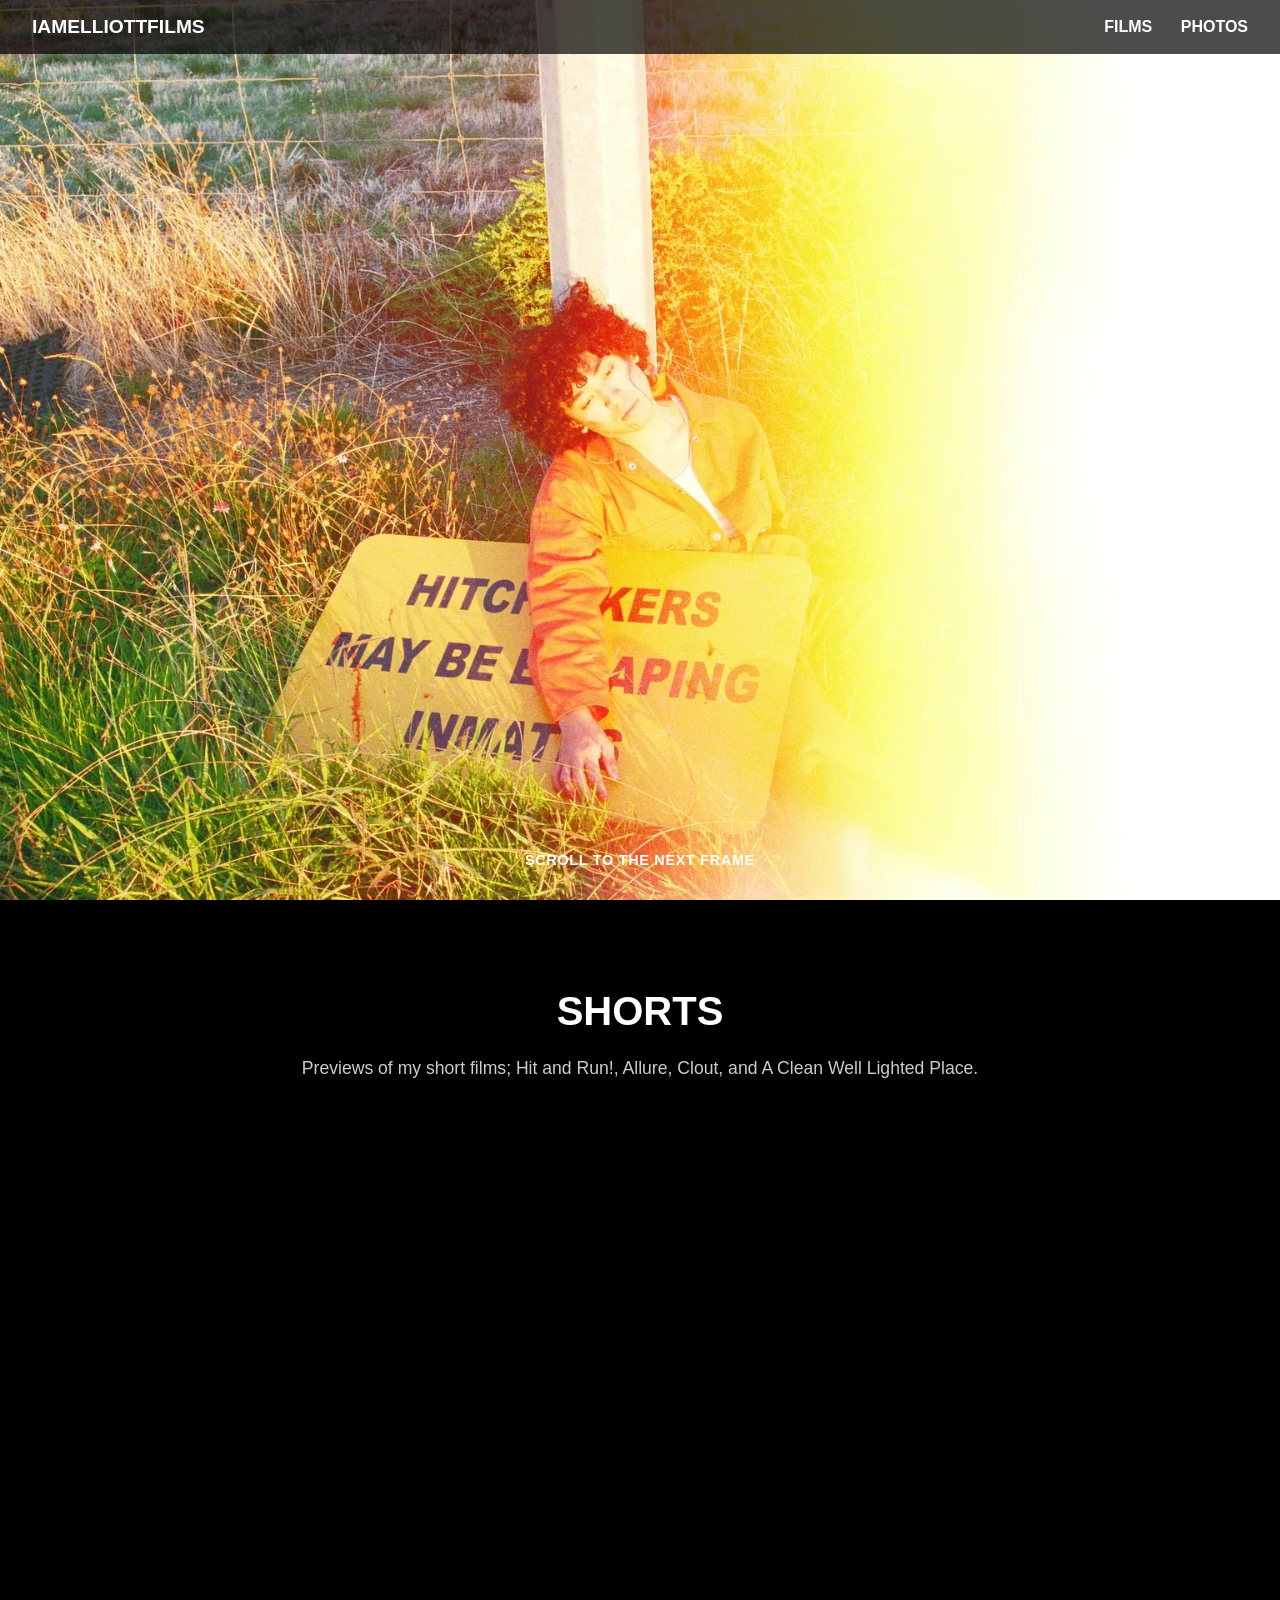
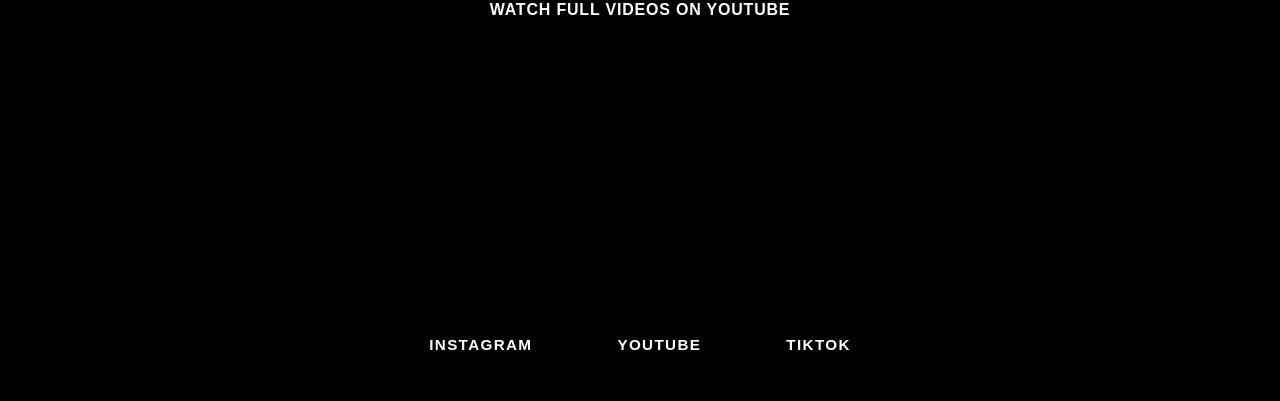
==== commit f9801cea: "Add files via upload REVERT SAVE STATE" ====
--- a/films.html
+++ b/films.html
@@ -1,18 +1,3 @@
-<!DOCTYPE html>
-<html lang="en">
-<head>
-<meta charset="UTF-8"/>
-<meta name="viewport" content="width=device-width, initial-scale=1.0"/>
-<title>FILMS – IAMELLIOTTFILMS</title>
-<link rel="stylesheet" href="shared.css"/>
-</head>
-<body>
-
-<div class="scroll-hint">Scroll to the next frame</div>
-
-<!-- Intro spacer snaps cleanly -->
-<div class="intro-spacer"></div>
-
 <!DOCTYPE html>
 <html lang="en">
 <head>
@@ -89,7 +74,3 @@
 
 </body>
 </html>
-
-
-</body>
-</html>
--- a/shared.css
+++ b/shared.css
@@ -1,54 +1,308 @@
-
+/* ---------- BASE ---------- */
 html, body {
-  margin:0; padding:0;
+  margin: 0;
+  padding: 0;
   font-family: "Helvetica Neue", sans-serif;
-  background:black; color:white;
-  overflow-x:hidden;
-  scroll-behavior:smooth;
-  height:100%;
-  scroll-snap-type:y mandatory;
-  overscroll-behavior:none;
-}
-
-/* Intro spacer becomes a snap section */
-.intro-spacer {
-  height:100vh;
-  scroll-snap-align:start;
-  scroll-snap-stop:always;
-}
-
-/* Sections centred vertically */
+  background: black;
+  color: white;
+  overflow-x: hidden;
+  scroll-behavior: smooth;
+}
+
+/* ---------- BACKGROUND VIDEO + GRAIN ---------- */
+#background-video {
+  position: fixed;
+  top: 0;
+  left: 0;
+  width: 100vw;
+  height: 100vh;
+  object-fit: cover;
+  z-index: 0; /* video visible */
+}
+
+/* ---------- HEADER ---------- */
+header {
+  position: fixed;
+  top: 0;
+  left: 0;
+  right: 0;
+  display: flex;
+  justify-content: space-between;
+  align-items: center;
+  padding: 1rem 2rem;
+  background: rgba(0, 0, 0, 0.7);
+  z-index: 100;
+}
+
+header h1 {
+  margin: 0;
+  font-size: 1.2rem;
+  text-transform: uppercase;
+}
+
+header h1 a, .nav-links a {
+  color: white;
+  text-decoration: none;
+  font-weight: bold;
+  text-transform: uppercase;
+}
+
+.nav-links a {
+  margin-left: 1.5rem;
+}
+
+/* ---------- SECTIONS ---------- */
+.section {
+  padding: 6rem 2rem 3rem;
+  text-align: center;
+}
+
+/* first section spacing fix */
+.section:first-of-type {
+  padding-top: 3.5rem;
+}
+
+.title {
+  font-size: 2.5rem;
+  font-weight: bold;
+  margin-bottom: 1.5rem;
+  text-transform: uppercase;
+}
+
+.description {
+  max-width: 700px;
+  margin: 0 auto;
+  font-size: 1.1rem;
+  color: #ccc;
+}
+
+/* breathing room before ALL carousels */
+.section .description {
+  margin-bottom: 2.5rem;
+}
+
+.section .carousel-container {
+  margin-top: 0.5rem;
+}
+
+/* ---------- CONTACT FORM SECTION ---------- */
+.hire-me {
+  text-align: center;
+  padding: 2.5rem 1.5rem 6rem;
+  display: flex;
+  justify-content: center;
+  align-items: center;
+}
+
+.hire-me-card {
+  background: none !important;    /* remove black box */
+  padding: 0 !important;
+  box-shadow: none !important;
+  backdrop-filter: none !important;
+  max-width: 620px;
+  width: 100%;
+  margin: 0 auto;
+}
+
+.hire-me-card h2 {
+  margin-top: 0;
+  margin-bottom: 0.75rem;
+  font-size: 1.6rem;
+  letter-spacing: 0.12em;
+}
+
+.hire-me-card p {
+  margin-top: 0;
+  margin-bottom: 1.4rem;
+  font-size: 1rem;
+  color: #ddd;
+}
+
+/* ---------- FORM ---------- */
+form {
+  display: flex;
+  flex-direction: column;
+  gap: 1rem;
+  max-width: 600px;
+  margin: auto;
+}
+
+/* SAME TRANSPARENCY FOR ALL FIELDS */
+input,
+textarea,
+button {
+  padding: 0.8rem;
+  border-radius: 6px;
+  font-size: 1rem;
+  border: none;
+  background: rgba(255, 255, 255, 0.55) !important;
+  color: black !important;
+}
+
+input::placeholder,
+textarea::placeholder {
+  color: rgba(0, 0, 0, 0.6);
+}
+
+button {
+  font-weight: bold;
+  cursor: pointer;
+}
+
+/* ---------- CAROUSELS (FULL EDGE-TO-EDGE) ---------- */
+.carousel-container {
+  width: 100vw;
+  margin-left: 50%;
+  transform: translateX(-50%);
+  padding: 0;
+  overflow-x: auto;
+  overflow-y: hidden;
+  scroll-snap-type: x mandatory;
+  -webkit-overflow-scrolling: touch;
+}
+
+.carousel-track {
+  width: 100vw;
+  display: flex;
+  gap: 1rem;
+  padding: 0;
+  margin: 0;
+}
+
+.carousel-item {
+  flex: 0 0 auto;
+  scroll-snap-align: center;
+  height: 50vh;
+}
+
+.carousel-item img,
+.carousel-item video {
+  height: 100%;
+  width: auto;
+  max-width: 100%;
+  border-radius: 0;
+  display: block;
+  object-fit: contain;
+}
+
+/* ---------- SCROLL HINT ---------- */
+.scroll-hint {
+  position: absolute;
+  bottom: 2rem;
+  left: 50%;
+  transform: translateX(-50%);
+  font-size: 0.9rem;
+  font-weight: bold;
+  text-transform: uppercase;
+  letter-spacing: 0.05em;
+  color: white;
+  opacity: 1;
+  transition: opacity 0.5s ease;
+  z-index: 150;
+  width: 100%;
+  text-align: center;
+}
+
+.scrolled .scroll-hint {
+  opacity: 0;
+  pointer-events: none;
+}
+
+.nav-links { white-space: nowrap; }
+.nav-links a { flex-shrink: 0; }
+
+/* ---------- SCROLL SNAP ---------- */
+html, body {
+  scroll-snap-type: y proximity;
+  scroll-padding-top: 6vh;
+}
+
+body {
+  scroll-snap-stop: always;
+}
+
 .section, .hire-me {
-  min-height:100vh;
-  display:flex;
-  flex-direction:column;
-  justify-content:center;
-  align-items:center;
-  scroll-snap-align:start;
-  scroll-snap-stop:always;
-}
-
-/* Footer also snaps */
+  scroll-snap-align: start;
+  min-height: 100vh;
+}
+
+/* ---------- FADE-IN ANIMATION ---------- */
+section, .hire-me {
+  opacity: 0;
+  transform: translateY(25px);
+  transition: opacity 1.1s ease-out, transform 1.1s ease-out;
+}
+
+section.visible, .hire-me.visible {
+  opacity: 1;
+  transform: translateY(0);
+}
+
+/* ---------- FOOTER SOCIAL ---------- */
 .global-social {
-  min-height:100vh;
-  display:flex;
-  justify-content:center;
-  align-items:center;
-  scroll-snap-align:start;
-  scroll-snap-stop:always;
-}
-
-/* Keep carousels functional */
-.carousel-container { width:100vw; overflow-x:auto; scroll-snap-type:x mandatory; }
-.carousel-track { display:flex; gap:1rem; }
-.carousel-item { flex:0 0 auto; scroll-snap-align:center; height:50vh; }
-.carousel-item img, .carousel-item video { height:100%; width:auto; object-fit:contain; }
-
-/* Keep background video fixed */
-#background-video {
-  position:fixed;
-  top:0; left:0;
-  width:100vw; height:100vh;
-  object-fit:cover;
-  z-index:0;
-}
+  opacity: 0;
+  transform: translateY(20px);
+  transition: opacity 1s ease-out, transform 1s ease-out;
+  text-align: center;
+  margin: 2rem 0 3rem;
+  font-size: 0.85rem;
+  font-weight: 800;
+  letter-spacing: 0.1em;
+  text-transform: uppercase;
+}
+
+.global-social a {
+  color: white;
+  text-decoration: none;
+  font-weight: 900;
+  margin: 0 1.2rem;
+}
+
+.global-social.visible {
+  opacity: 1;
+  transform: translateY(0);
+}
+
+/* desktop footer spacing */
+@media (min-width: 900px) {
+  .global-social a {
+    margin: 0 2.5rem;
+    font-size: 0.95rem;
+  }
+}
+
+/* small phone fixes */
+@media (max-width: 400px) {
+  header {
+    padding: 0.5rem 0.6rem;
+  }
+  header h1 a {
+    font-size: 0.95rem;
+  }
+  .nav-links {
+    gap: 0.6rem;
+  }
+ .nav-links a {
+    font-size: 0.95rem;
+  }
+}
+
+/* Inline links in section (YouTube + Buy Zine) */
+.section a {
+  color: white !important;
+  text-decoration: none !important;
+  font-weight: 800;
+  text-transform: uppercase;
+  display: block;
+  margin-top: 2rem !important;
+  margin-bottom: 1rem !important;
+  text-align: center !important;
+  letter-spacing: 0.05em;
+}
+
+/* Final ABOUT section spacing + FIX min-height issue */
+.index-about {
+  padding-top: 2rem !important;      /* tighten space ABOVE */
+  padding-bottom: 0rem !important;   /* tighten space BELOW */
+  min-height: auto !important;       /* remove forced 100vh */
+}
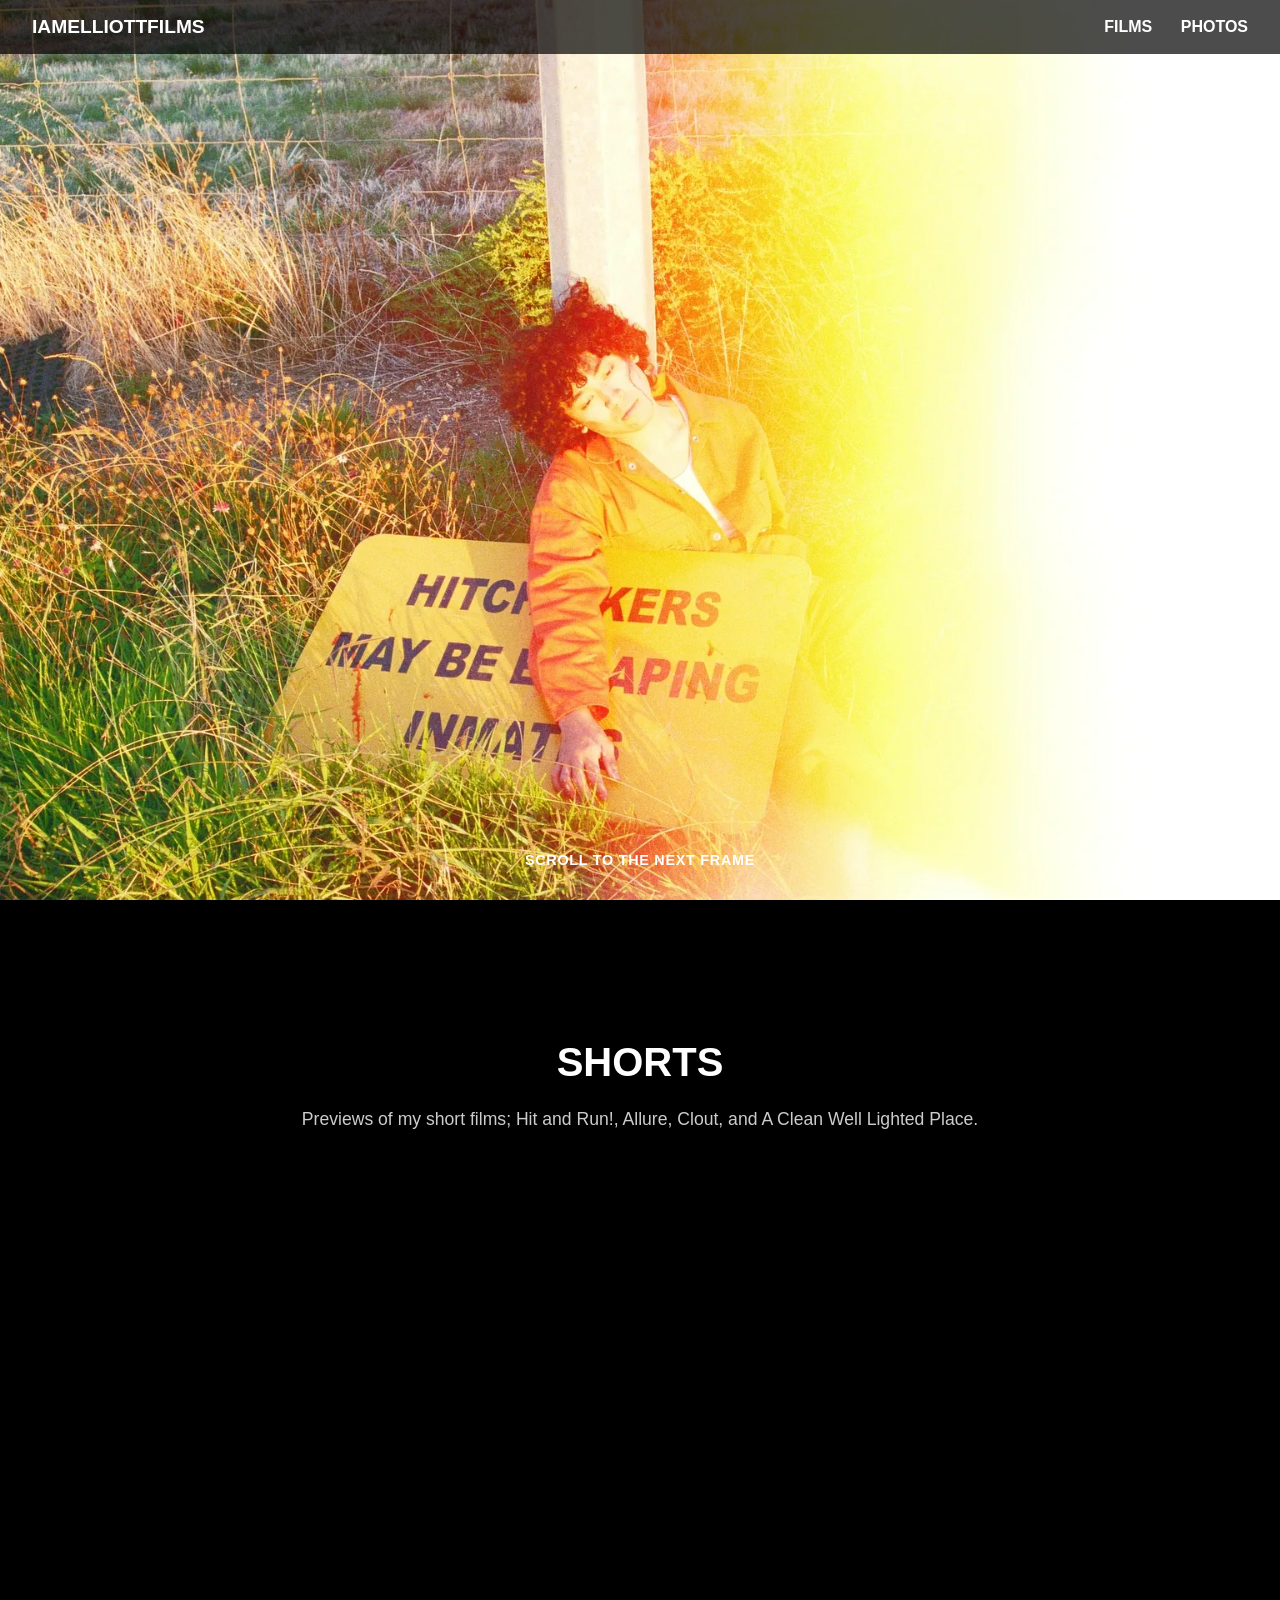
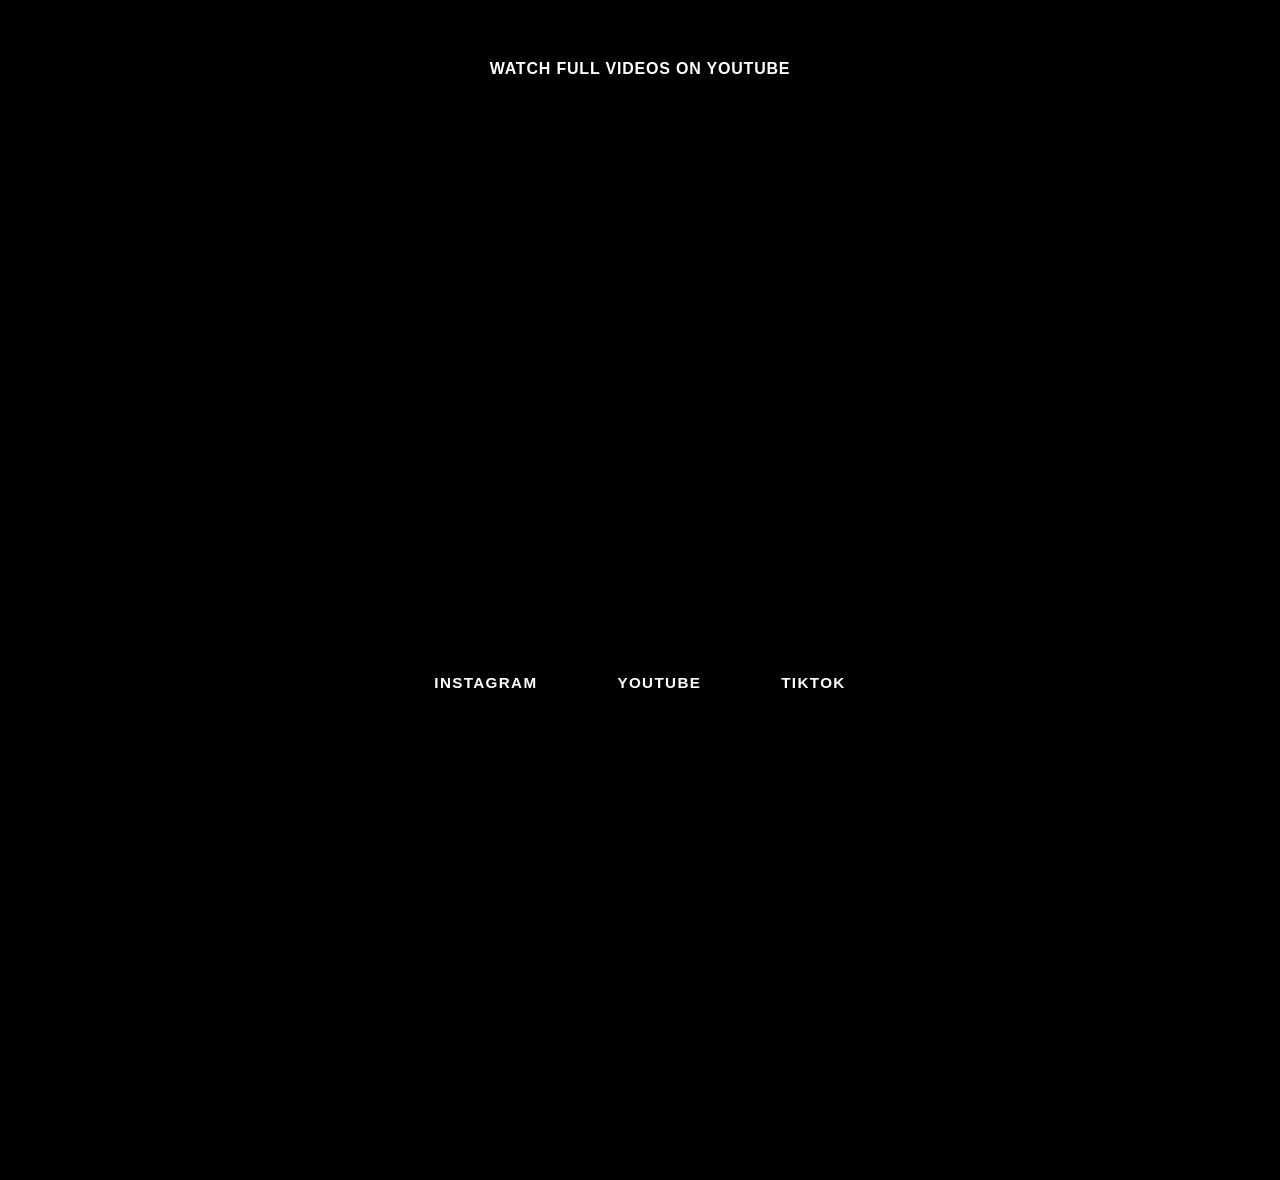
==== commit 955285b9: "Add files via upload TEST SCOLLING" ====
--- a/films.html
+++ b/films.html
@@ -22,7 +22,7 @@
     </nav>
   </header>
 
-  <div style="height: 100vh;"></div>
+  <div class="intro-spacer"></div>
 
   <section class="section">
     <h2 class="title">SHORTS</h2>
--- a/shared.css
+++ b/shared.css
@@ -52,15 +52,9 @@
 }
 
 /* ---------- SECTIONS ---------- */
-.section {
-  padding: 6rem 2rem 3rem;
-  text-align: center;
-}
-
-/* first section spacing fix */
-.section:first-of-type {
-  padding-top: 3.5rem;
-}
+.section { padding: 0 2rem; text-align:center; min-height:100vh; display:flex; flex-direction:column; justify-content:center; align-items:center; }
+
+/* removed first section spacing fix */
 
 .title {
   font-size: 2.5rem;
@@ -212,18 +206,16 @@
 .nav-links a { flex-shrink: 0; }
 
 /* ---------- SCROLL SNAP ---------- */
-html, body {
-  scroll-snap-type: y proximity;
-  scroll-padding-top: 6vh;
-}
-
-body {
-  scroll-snap-stop: always;
-}
-
-.section, .hire-me {
-  scroll-snap-align: start;
-  min-height: 100vh;
+html, body { scroll-snap-type:y mandatory; scroll-padding-top:0; }
+
+body { scroll-snap-stop:always; }
+
+.intro-spacer,
+.section,
+.hire-me,
+.global-social {
+  scroll-snap-align:start;
+  scroll-snap-stop:always;
 }
 
 /* ---------- FADE-IN ANIMATION ---------- */
@@ -306,3 +298,16 @@
   padding-bottom: 0rem !important;   /* tighten space BELOW */
   min-height: auto !important;       /* remove forced 100vh */
 }
+
+
+.intro-spacer { height:100vh; }
+
+.global-social {
+  min-height:100vh;
+  display:flex;
+  justify-content:center;
+  align-items:center;
+  flex-wrap:wrap;
+}
+
+.index-about { min-height:100vh !important; }
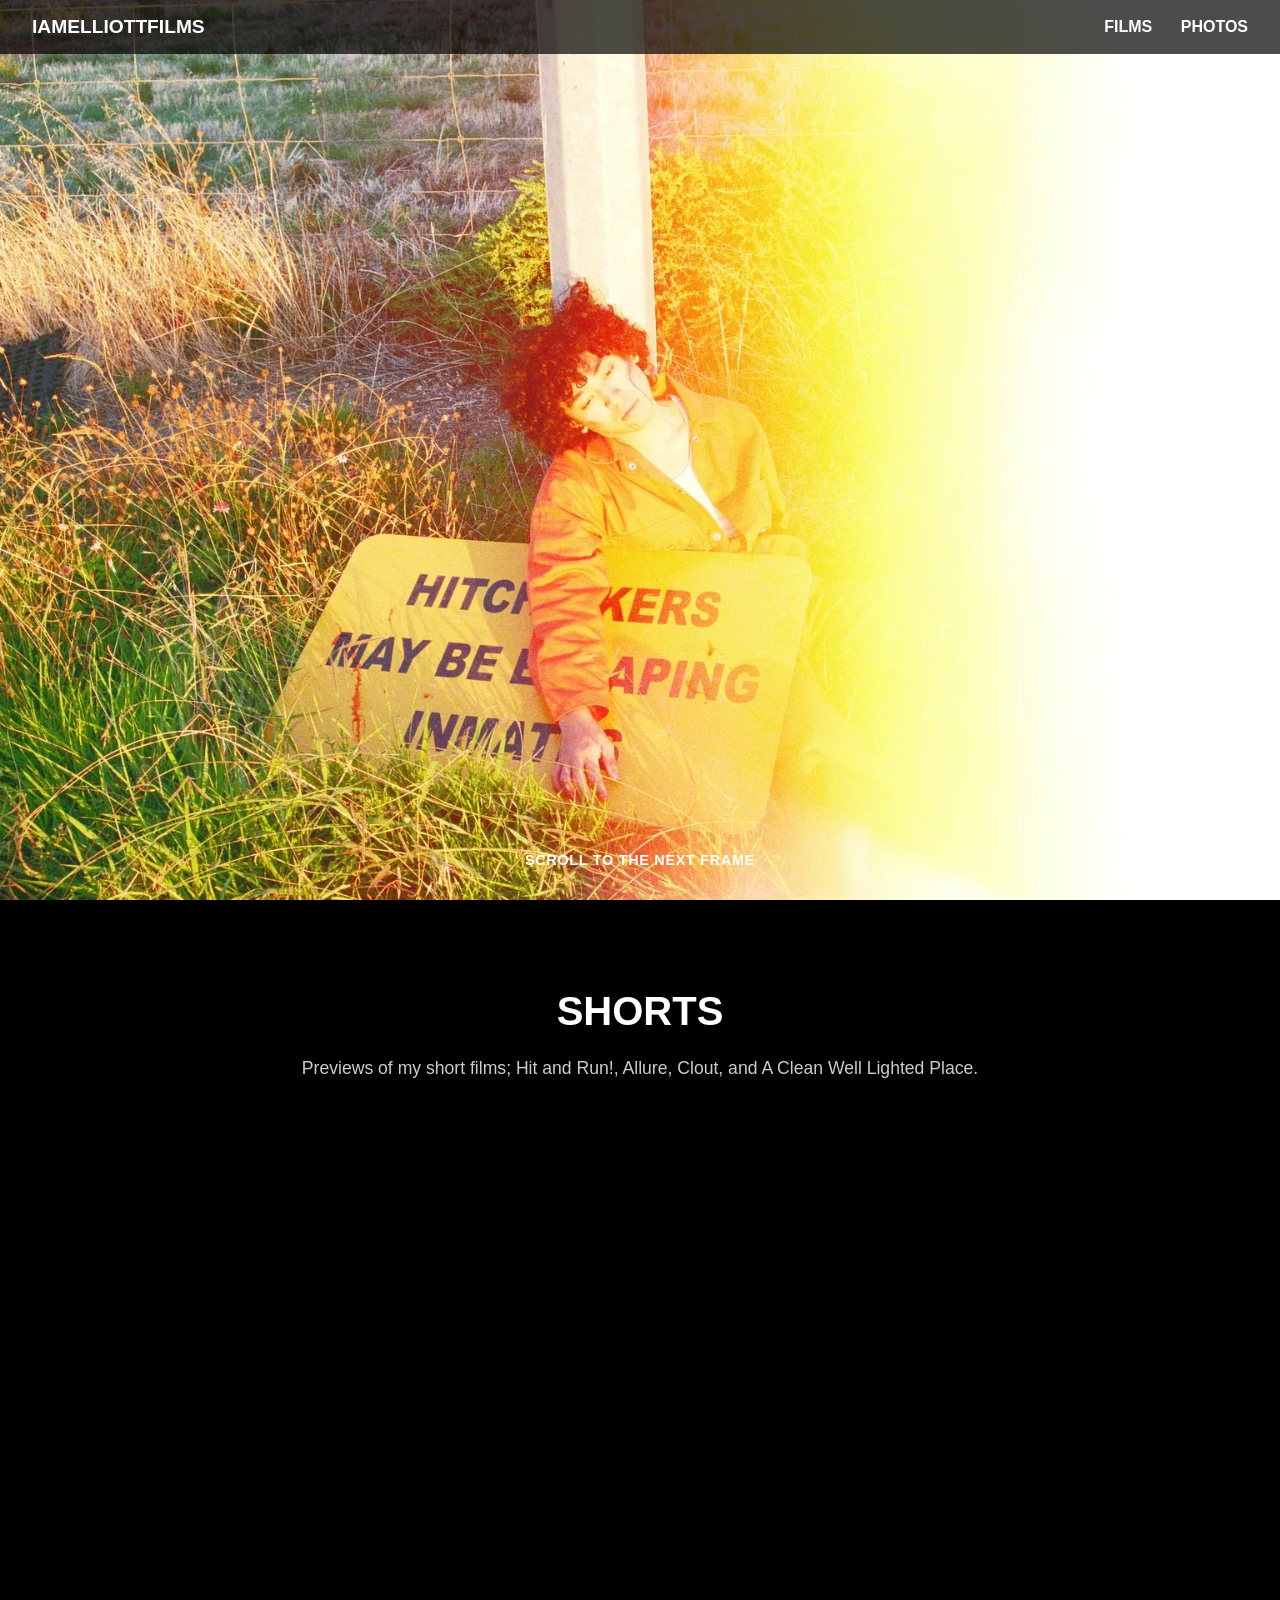
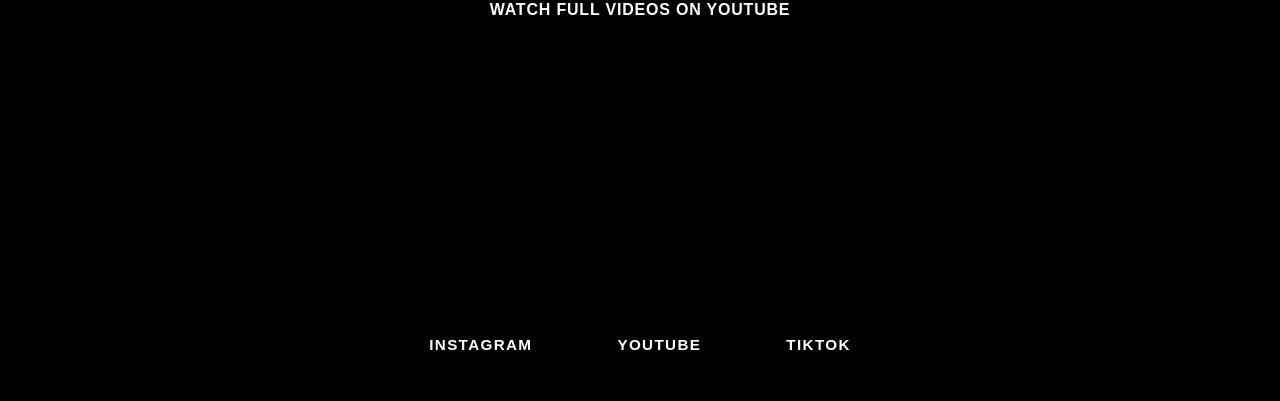
==== commit 8bf505dd: "Add files via upload REVERT to SAVE STATE" ====
--- a/films.html
+++ b/films.html
@@ -22,7 +22,7 @@
     </nav>
   </header>
 
-  <div class="intro-spacer"></div>
+  <div style="height: 100vh;"></div>
 
   <section class="section">
     <h2 class="title">SHORTS</h2>
--- a/shared.css
+++ b/shared.css
@@ -52,9 +52,15 @@
 }
 
 /* ---------- SECTIONS ---------- */
-.section { padding: 0 2rem; text-align:center; min-height:100vh; display:flex; flex-direction:column; justify-content:center; align-items:center; }
-
-/* removed first section spacing fix */
+.section {
+  padding: 6rem 2rem 3rem;
+  text-align: center;
+}
+
+/* first section spacing fix */
+.section:first-of-type {
+  padding-top: 3.5rem;
+}
 
 .title {
   font-size: 2.5rem;
@@ -206,16 +212,18 @@
 .nav-links a { flex-shrink: 0; }
 
 /* ---------- SCROLL SNAP ---------- */
-html, body { scroll-snap-type:y mandatory; scroll-padding-top:0; }
-
-body { scroll-snap-stop:always; }
-
-.intro-spacer,
-.section,
-.hire-me,
-.global-social {
-  scroll-snap-align:start;
-  scroll-snap-stop:always;
+html, body {
+  scroll-snap-type: y proximity;
+  scroll-padding-top: 6vh;
+}
+
+body {
+  scroll-snap-stop: always;
+}
+
+.section, .hire-me {
+  scroll-snap-align: start;
+  min-height: 100vh;
 }
 
 /* ---------- FADE-IN ANIMATION ---------- */
@@ -298,16 +306,3 @@
   padding-bottom: 0rem !important;   /* tighten space BELOW */
   min-height: auto !important;       /* remove forced 100vh */
 }
-
-
-.intro-spacer { height:100vh; }
-
-.global-social {
-  min-height:100vh;
-  display:flex;
-  justify-content:center;
-  align-items:center;
-  flex-wrap:wrap;
-}
-
-.index-about { min-height:100vh !important; }
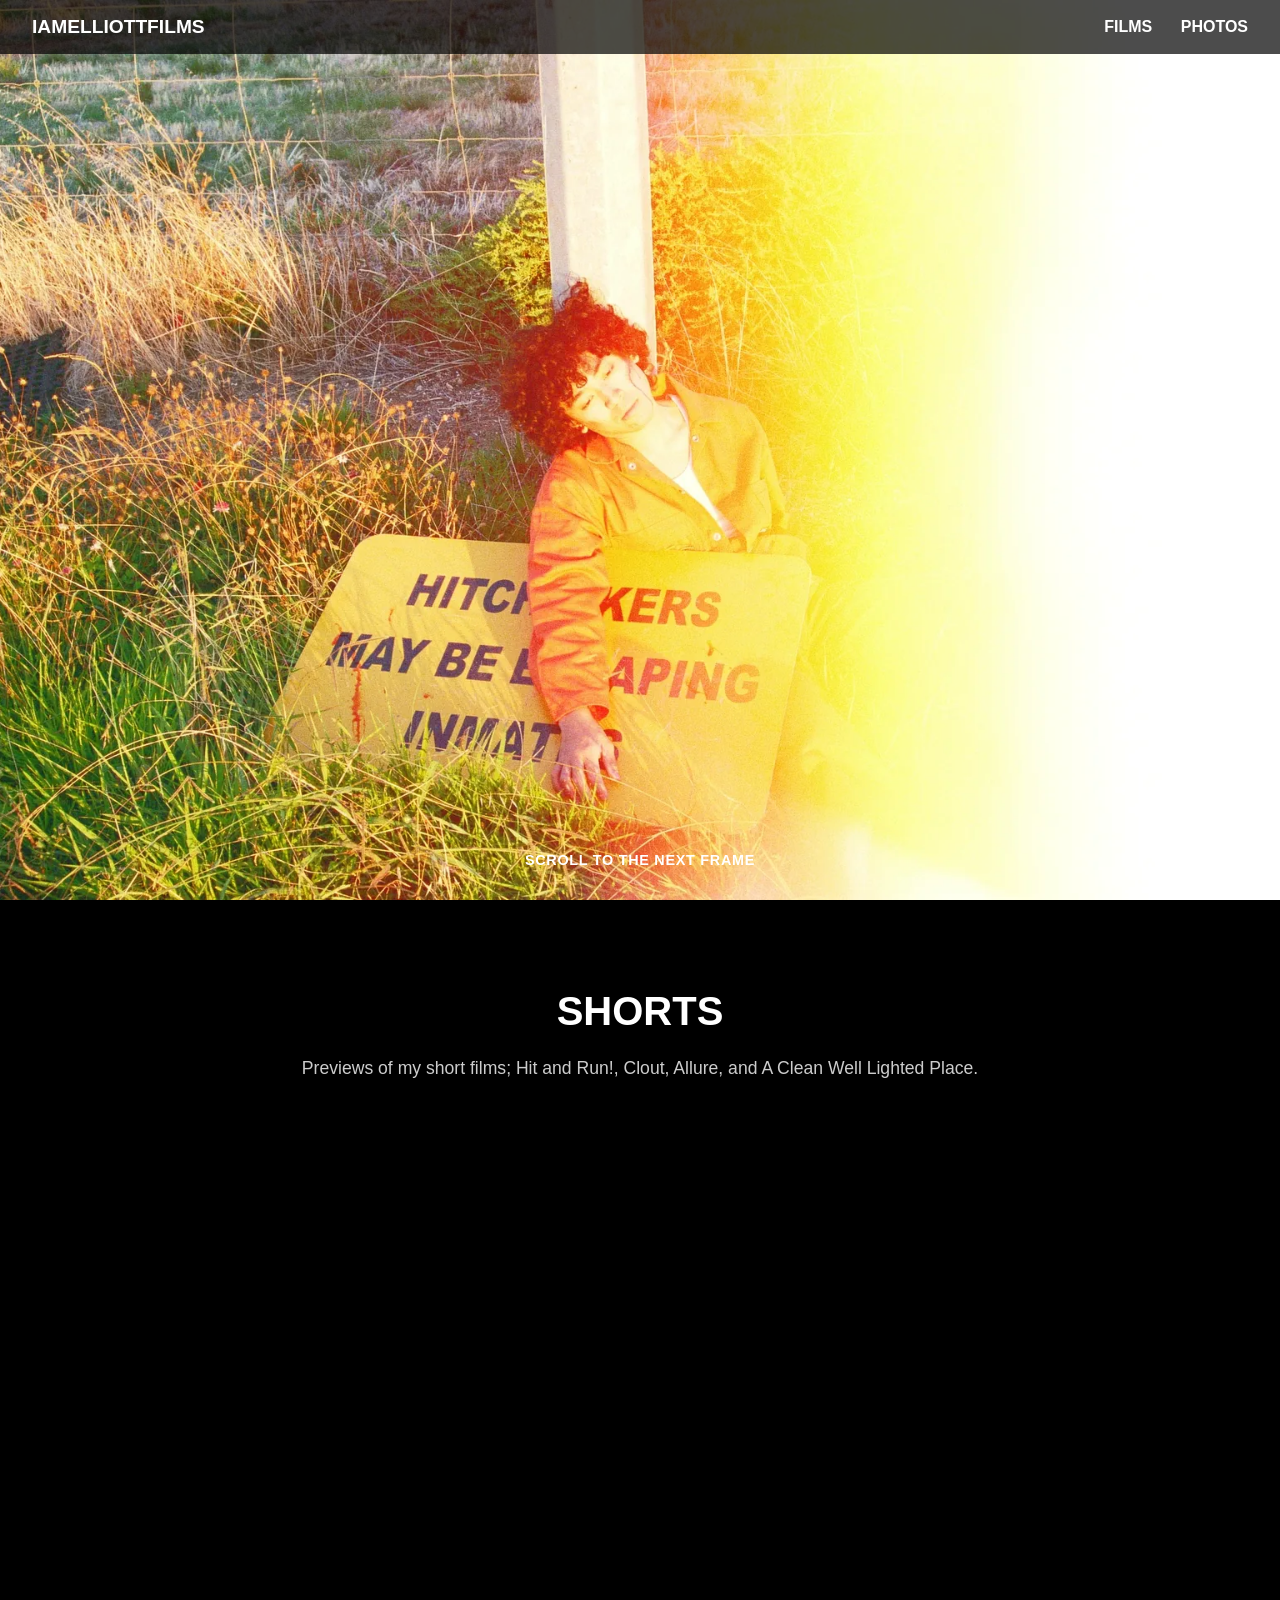
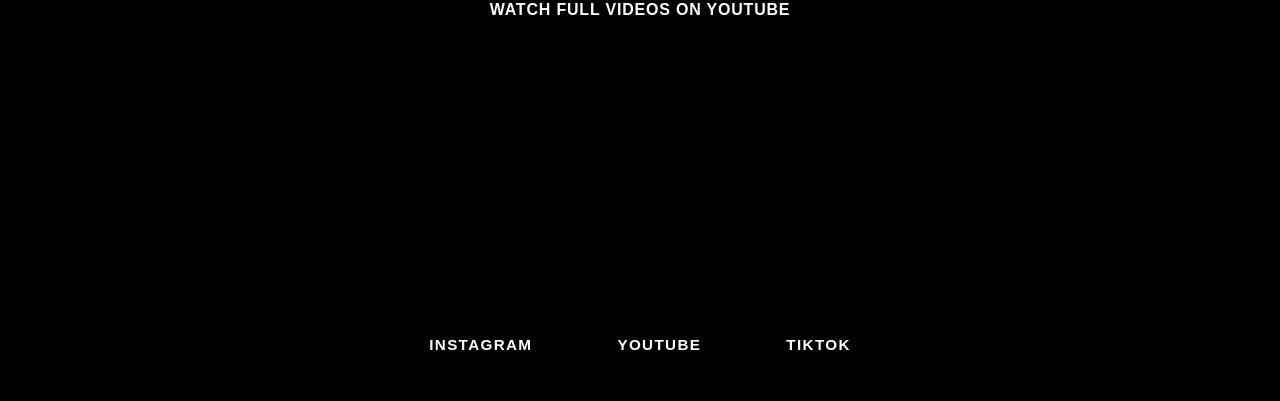
==== commit 64cf4cef: "Update films.html update text order" ====
--- a/films.html
+++ b/films.html
@@ -26,9 +26,13 @@
 
   <section class="section">
     <h2 class="title">SHORTS</h2>
-    <p class="description">Previews of my short films; Hit and Run!, Allure, Clout, and A Clean Well Lighted Place.</p>
+    <p class="description">Previews of my short films; Hit and Run!, Clout, Allure, and A Clean Well Lighted Place.</p>
     <div class="carousel-container">
       <div class="carousel-track">
+        <div class="carousel-item"><video src="reel1.mp4" autoplay muted loop playsinline></video></div>
+        <div class="carousel-item"><video src="reel2.mp4" autoplay muted loop playsinline></video></div>
+        <div class="carousel-item"><video src="reel3.mp4" autoplay muted loop playsinline></video></div>
+        <div class="carousel-item"><video src="reel4.mp4" autoplay muted loop playsinline></video></div>
         <div class="carousel-item"><video src="reel1.mp4" autoplay muted loop playsinline></video></div>
         <div class="carousel-item"><video src="reel2.mp4" autoplay muted loop playsinline></video></div>
         <div class="carousel-item"><video src="reel3.mp4" autoplay muted loop playsinline></video></div>
--- a/shared.css
+++ b/shared.css
@@ -213,8 +213,8 @@
 
 /* ---------- SCROLL SNAP ---------- */
 html, body {
-  scroll-snap-type: y proximity;
-  scroll-padding-top: 6vh;
+  scroll-snap-type: y mandatory;
+  scroll-padding-top: -3vh;
 }
 
 body {
@@ -222,7 +222,7 @@
 }
 
 .section, .hire-me {
-  scroll-snap-align: start;
+  scroll-snap-align: center;
   min-height: 100vh;
 }
 
